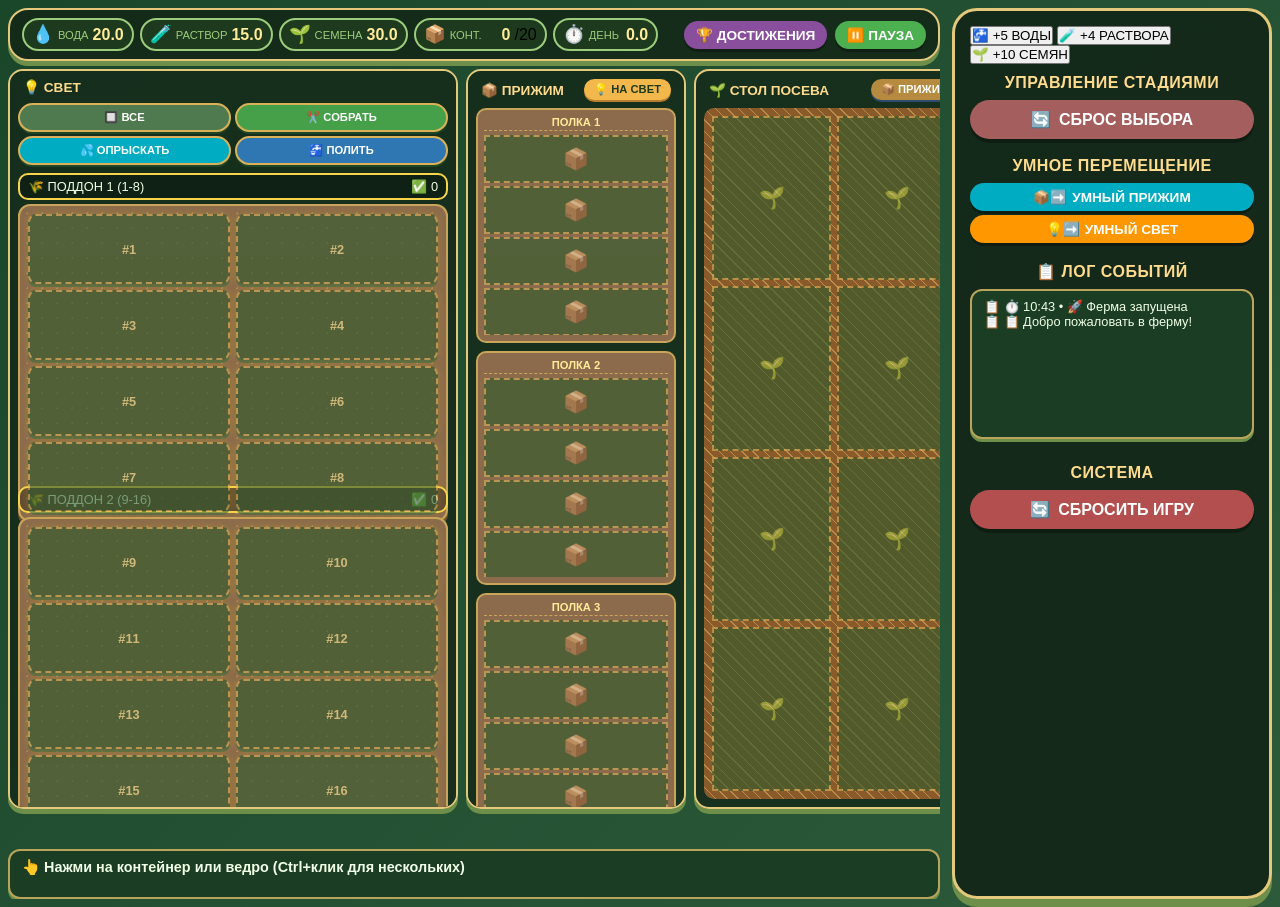
==== index.html @ bedab68f "v4.3: Fix selectAll to select all containers, 2x2 action grid, remove duplicate handlers" ====
<!DOCTYPE html>
<html lang="ru">
<head>
    <meta charset="UTF-8">
    <meta name="viewport" content="width=device-width, initial-scale=1.0, maximum-scale=1.0, user-scalable=no">
    <title>🌾 ПШЕНИЧНАЯ ФЕРМА</title>
    <link rel="stylesheet" href="style.css">
</head>
<body>
<div class="container">
    <!-- Левая основная область -->
    <div class="main-content">
        <!-- Верхняя панель с ресурсами -->
        <div class="top-bar">
            <div class="resources-group">
                <div class="resource-card">
                    <span class="resource-icon">💧</span>
                    <span class="resource-label">ВОДА</span>
                    <span class="resource-value" id="waterCount">20</span>
                </div>
                <div class="resource-card">
                    <span class="resource-icon">🧪</span>
                    <span class="resource-label">РАСТВОР</span>
                    <span class="resource-value" id="solutionCount">15</span>
                </div>
                <div class="resource-card">
                    <span class="resource-icon">🌱</span>
                    <span class="resource-label">СЕМЕНА</span>
                    <span class="resource-value" id="seedCount">30</span>
                </div>
                <div class="resource-card">
                    <span class="resource-icon">📦</span>
                    <span class="resource-label">КОНТ.</span>
                    <span class="resource-value" id="totalContainers">0</span>/20
                </div>
                <div class="resource-card">
                    <span class="resource-icon">⏱️</span>
                    <span class="resource-label">ДЕНЬ</span>
                    <span class="resource-value" id="currentDay">0.0</span>
                </div>
            </div>
            <div class="top-buttons-group">
                <button class="top-btn achievements-btn" id="achievementsBtn">🏆 ДОСТИЖЕНИЯ</button>
                <button class="top-btn pause-btn" id="pauseBtn">⏸️ ПАУЗА</button>
            </div>
        </div>

        <!-- Рабочая область (четыре колонки) -->
        <div class="workspace">
            <!-- Колонка 1: Поддоны (свет) -->
            <div class="column pallets-column">
                <div class="zone-header" id="lightZoneHeader" style="cursor: pointer;">💡 СВЕТ</div>
                <!-- Кнопки в сетке 2x2 -->
                <div class="light-actions-grid">
                    <button class="action-btn" id="selectAllBtn">🔲 ВСЕ</button>
                    <button class="action-btn harvest-btn" id="harvestSelectedBtn">✂️ СОБРАТЬ</button>
                    <button class="action-btn spray-btn" id="spraySelectedBtn">💦 ОПРЫСКАТЬ</button>
                    <button class="action-btn water-btn" id="waterSelectedBtn">🚰 ПОЛИТЬ</button>
                </div>
                <div class="pallet-wrapper">
                    <div class="pallet-header">
                        <span>🌾 ПОДДОН 1 (1-8)</span>
                        <span>✅ <span id="readyCount1">0</span></span>
                    </div>
                    <div class="pallet">
                        <div class="pallet-grid" id="containerGrid1"></div>
                    </div>
                </div>
                <div class="pallet-wrapper">
                    <div class="pallet-header">
                        <span>🌾 ПОДДОН 2 (9-16)</span>
                        <span>✅ <span id="readyCount2">0</span></span>
                    </div>
                    <div class="pallet">
                        <div class="pallet-grid" id="containerGrid2"></div>
                    </div>
                </div>
            </div>

            <!-- Колонка 2: Стеллаж для прижима -->
            <div class="column press-column">
                <div class="zone-header with-button" id="pressZoneHeader" style="cursor: pointer;">
                    <span>📦 ПРИЖИМ</span>
                    <button class="zone-btn light-btn" id="stageLightBtn">💡 НА СВЕТ</button>
                </div>
                <div class="press-vertical">
                    <div class="shelf-vertical">
                        <div class="shelf-header">ПОЛКА 1</div>
                        <div class="shelf-vertical-containers" id="shelf1Container"></div>
                    </div>
                    <div class="shelf-vertical">
                        <div class="shelf-header">ПОЛКА 2</div>
                        <div class="shelf-vertical-containers" id="shelf2Container"></div>
                    </div>
                    <div class="shelf-vertical">
                        <div class="shelf-header">ПОЛКА 3</div>
                        <div class="shelf-vertical-containers" id="shelf3Container"></div>
                    </div>
                </div>
            </div>

            <!-- Колонка 3: Стол посева -->
            <div class="column sowing-column">
                <div class="zone-header with-button" id="tableZoneHeader" style="cursor: pointer;">
                    <span>🌱 СТОЛ ПОСЕВА</span>
                    <button class="zone-btn press-btn" id="stagePressBtn">📦 ПРИЖИМ</button>
                </div>
                <div class="table-container" id="tableContainer"></div>
            </div>

            <!-- Колонка 4: Вёдра -->
            <div class="column buckets-column">
                <div class="zone-header" id="bucketsZoneHeader" style="cursor: pointer;">
                    <span>💧 ВЁДРА</span>
                    <span class="bucket-count-indicator"><span id="totalSeedsInBuckets">0</span>/16 🌱</span>
                </div>
                <div class="buckets-grid" id="bucketsCompactContainer"></div>
                <div class="buckets-control-vertical">
                    <div class="control-row">
                        <button class="btn-bucket-add" id="compactAdd1Btn">➕1 СЕМЯ</button>
                        <button class="btn-bucket-add" id="compactAdd4Btn">➕4 СЕМЯН</button>
                    </div>
                    <div class="control-row">
                        <button class="btn-bucket-action" id="compactSoakBtn">💧 ЗАМОЧИТЬ</button>
                        <button class="btn-bucket-action" id="compactAirBtn">🌬 ПРОВЕТРИТЬ</button>
                    </div>
                    <div class="control-vertical">
                        <button class="btn-bucket-special sow" id="compactSowBtn">🌱 ПОСАДИТЬ</button>
                        <button class="btn-bucket-select" id="compactSelectFreeBtn">СВОБОДНЫЕ</button>
                        <button class="btn-bucket-select" id="compactSelectSoakBtn">ЗАМАЧИВАНИЕ</button>
                        <button class="btn-bucket-select" id="compactSelectAirBtn">ПРОВЕТРИВАНИЕ</button>
                        <button class="btn-bucket-select clear" id="compactClearBucketSelectionBtn">СНЯТЬ</button>
                    </div>
                </div>
            </div>
        </div>

        <!-- Нижняя панель с информацией о выбранных контейнерах -->
        <div class="selected-bottom-panel" id="selectedInfoBottom">
            👆 Нажми на контейнер или ведро (Ctrl+клик для нескольких)
        </div>
    </div>

    <!-- Правая панель с кнопками и логом -->
    <div class="sidebar-right">
        <div class="resources-buttons">
            <button class="resource-add-btn water" id="addWaterBtn">🚰 +5 ВОДЫ</button>
            <button class="resource-add-btn solution" id="addSolutionBtn">🧪 +4 РАСТВОРА</button>
            <button class="resource-add-btn seeds" id="addSeedsBtn">🌱 +10 СЕМЯН</button>
        </div>

        <div class="section-title">УПРАВЛЕНИЕ СТАДИЯМИ</div>
        <button class="btn btn-stage reset" id="resetStageBtn">
            <span>🔄</span> СБРОС ВЫБОРА
        </button>

        <div class="section-title">УМНОЕ ПЕРЕМЕЩЕНИЕ</div>
        <button class="btn-small btn-info" id="smartPressBtn">
            <span>📦➡️</span> УМНЫЙ ПРИЖИМ
        </button>
        <button class="btn-small btn-warning" id="smartLightBtn">
            <span>💡➡️</span> УМНЫЙ СВЕТ
        </button>

        <div class="section-title" style="margin-top: 15px;">📋 ЛОГ СОБЫТИЙ</div>
        <div class="log-panel" id="logPanel">
            📋 Добро пожаловать в ферму!
        </div>

        <div class="section-title" style="margin-top: 15px;">СИСТЕМА</div>
        <button class="btn btn-danger" id="resetGameBtn">
            <span>🔄</span> СБРОСИТЬ ИГРУ
        </button>
    </div>
</div>

<script type="module" src="src/main.js"></script>
</body>
</html>
---- style.css ----
/* style.css - полная версия со всеми стилями */

* {
    margin: 0;
    padding: 0;
    box-sizing: border-box;
    font-family: -apple-system, BlinkMacSystemFont, 'Segoe UI', Roboto, sans-serif;
    user-select: none;
}

body {
    background: linear-gradient(135deg, #1a472a 0%, #2d5a3a 100%);
    min-height: 100vh;
    padding: 8px;
    display: flex;
    justify-content: center;
    align-items: center;
}

.container {
    max-width: 2000px;
    width: 100%;
    display: flex;
    gap: 12px;
    height: 99vh;
}

/* Правая панель */
.sidebar-right {
    flex: 0 0 320px;
    background: rgba(20, 40, 25, 0.95);
    backdrop-filter: blur(10px);
    border-radius: 25px;
    padding: 15px;
    border: 3px solid #e4c87b;
    box-shadow: 0 8px 0 #6d8f4a;
    display: flex;
    flex-direction: column;
    height: 99vh;
    overflow-y: auto;
    scrollbar-width: thin;
    scrollbar-color: #e4c87b #1a472a;
}

.sidebar-right::-webkit-scrollbar {
    width: 6px;
}
.sidebar-right::-webkit-scrollbar-track {
    background: #1a472a;
    border-radius: 10px;
}
.sidebar-right::-webkit-scrollbar-thumb {
    background: #e4c87b;
    border-radius: 10px;
}

/* Лог в правой панели */
.log-panel {
    background: #1b3d23;
    border-radius: 12px;
    padding: 8px 12px;
    border: 2px solid #b8a45a;
    color: #f0ffe6;
    font-size: 0.8rem;
    overflow-y: auto;
    box-shadow: 0 3px 0 #6d8f4a;
    min-height: 150px;
    max-height: 300px;
    margin-bottom: 10px;
    flex-shrink: 0;
}

/* Основная левая область */
.main-content {
    flex: 1;
    display: flex;
    flex-direction: column;
    height: 99vh;
    overflow: hidden;
}

/* Верхняя панель */
.top-bar {
    background: rgba(20, 40, 25, 0.9);
    border-radius: 20px;
    padding: 8px 12px;
    margin-bottom: 8px;
    border: 2px solid #e4c87b;
    box-shadow: 0 5px 0 #6d8f4a;
    display: flex;
    align-items: center;
    justify-content: space-between;
    gap: 10px;
    flex-wrap: wrap;
}

.resources-group {
    display: flex;
    gap: 6px;
    flex-wrap: wrap;
    flex: 1;
}

.resource-card {
    background: #1e3a1e;
    border: 2px solid #9ccc7c;
    border-radius: 20px;
    padding: 4px 8px;
    display: flex;
    align-items: center;
    gap: 4px;
    min-width: 70px;
    flex: 0 1 auto;
}
.resource-icon { font-size: 1.1rem; min-width: 20px; }
.resource-label { font-size: 0.7rem; color: #9ccc7c; white-space: nowrap; }
.resource-value { color: #ffeb99; font-size: 1rem; font-weight: bold; margin-left: auto; min-width: 25px; text-align: right; }

.top-buttons-group {
    display: flex;
    gap: 8px;
    flex-shrink: 0;
}

.top-btn {
    border: none;
    border-radius: 30px;
    padding: 6px 12px;
    font-size: 0.85rem;
    font-weight: bold;
    display: flex;
    align-items: center;
    gap: 5px;
    cursor: pointer;
    transition: all 0.1s ease;
    color: white;
    box-shadow: 0 3px 0 rgba(0, 0, 0, 0.3);
    white-space: nowrap;
}
.top-btn:active {
    transform: translateY(2px);
    box-shadow: 0 1px 0 rgba(0, 0, 0, 0.3);
}
.top-btn.achievements-btn { background: #8a4f9c; }
.top-btn.pause-btn { background: #4caf50; }

/* Рабочая область */
.workspace {
    display: flex;
    gap: 8px;
    flex: 1;
    min-height: 0;
    overflow-x: auto;
    padding-bottom: 2px;
}

/* Колонки */
.column {
    display: flex;
    flex-direction: column;
    background: rgba(20, 40, 25, 0.8);
    border-radius: 15px;
    padding: 8px;
    border: 2px solid #e4c87b;
    box-shadow: 0 5px 0 #6d8f4a;
    max-height: calc(100vh - 160px); /* подобрано под новую нижнюю панель */
    overflow-y: auto;
}

.pallets-column { flex: 0 0 450px; }
.press-column { flex: 0 0 220px; }
.sowing-column { flex: 0 0 280px; }
.buckets-column { flex: 0 0 300px; }

/* Заголовки зон */
.zone-header {
    color: #ffdb8e;
    font-weight: bold;
    font-size: 0.85rem;
    margin-bottom: 8px;
    text-align: center;
    display: flex;
    justify-content: space-between;
    align-items: center;
    padding: 0 5px;
    cursor: pointer;
    transition: background-color 0.2s;
}
.zone-header:hover {
    background-color: rgba(255, 255, 255, 0.1);
    border-radius: 10px;
}
.zone-header.with-button {
    cursor: default;
}
.zone-header.with-button:hover {
    background-color: transparent;
}

.zone-btn {
    background: #4a6fa5;
    border: none;
    border-radius: 15px;
    padding: 4px 10px;
    font-size: 0.7rem;
    font-weight: bold;
    color: white;
    cursor: pointer;
    box-shadow: 0 2px 0 #2d4a6f;
    transition: 0.1s;
    white-space: nowrap;
}
.zone-btn:active { transform: translateY(2px); box-shadow: none; }
.zone-btn.light-btn { background: #f2b84b; color: #1e3a1e; box-shadow: 0 2px 0 #b87e2e; }
.zone-btn.press-btn { background: #b68b40; }

/* Счётчик семян в вёдрах */
.bucket-count-indicator {
    font-size: 0.7rem;
    background: #1f4727;
    padding: 2px 6px;
    border-radius: 10px;
    border: 1px solid #e4c87b;
}

/* Сетка кнопок над светом 2x2 */
.light-actions-grid {
    display: grid;
    grid-template-columns: 1fr 1fr;
    gap: 4px;
    margin-bottom: 8px;
}

.action-btn {
    background: #4f7a4f;
    border: 2px solid #dbb158;
    border-radius: 15px;
    padding: 6px 0;
    font-size: 0.7rem;
    font-weight: bold;
    color: white;
    cursor: pointer;
    box-shadow: 0 2px 0 #1f4727;
    transition: 0.1s;
    text-align: center;
}
.action-btn:active { transform: translateY(2px); box-shadow: none; }
.action-btn.harvest-btn { background: #45a049; }
.action-btn.spray-btn { background: #00acc1; }
.action-btn.water-btn { background: #2f77b3; }

/* Поддоны */
.pallet-wrapper {
    flex: 1;
    display: flex;
    flex-direction: column;
    min-height: 0;
}

.pallet-header {
    background: rgba(0, 0, 0, 0.3);
    border-radius: 10px;
    padding: 4px 8px;
    margin-bottom: 4px;
    border: 2px solid #f7d44a;
    font-size: 0.8rem;
    display: flex;
    justify-content: space-between;
    color: #f0ffe6;
    cursor: pointer;
    transition: background-color 0.2s;
}
.pallet-header:hover {
    background-color: rgba(255, 255, 255, 0.2);
}

.pallet {
    background: #8b6b4b;
    background-image: radial-gradient(circle, #a88653 1px, transparent 1px);
    background-size: 15px 15px;
    border-radius: 12px;
    padding: 8px;
    border: 2px solid #c9a459;
    box-shadow: 0 4px 0 #6b4f2e;
    flex: 1;
    display: flex;
    flex-direction: column;
}

.pallet-grid {
    display: grid;
    grid-template-columns: repeat(2, 1fr);
    gap: 6px;
    height: 100%;
}

/* Прижим */
.press-vertical {
    display: flex;
    flex-direction: column;
    gap: 8px;
    height: 100%;
}

.shelf-vertical {
    background: #8b6b4b;
    border-radius: 10px;
    padding: 6px;
    border: 2px solid #c9a459;
    flex: 1;
    display: flex;
    flex-direction: column;
    min-height: 0;
}

.shelf-header {
    color: #ffeb99;
    font-size: 0.7rem;
    text-align: center;
    font-weight: bold;
    border-bottom: 1px dashed #c9a459;
    padding-bottom: 2px;
    margin-bottom: 4px;
    cursor: pointer;
}
.shelf-header:hover {
    background-color: rgba(255, 255, 255, 0.1);
}

.shelf-vertical-containers {
    display: flex;
    flex-direction: column;
    gap: 3px;
    flex: 1;
    overflow-y: auto;
}

/* Стол посева */
.table-container {
    display: grid;
    grid-template-columns: repeat(2, 1fr);
    gap: 6px;
    background: #8b5a2b;
    background-image: repeating-linear-gradient(45deg, #b78c4a 0px, #b78c4a 1px, transparent 1px, transparent 8px);
    padding: 8px;
    border-radius: 10px;
    flex: 1;
    overflow-y: auto;
}

/* Вёдра */
.buckets-grid {
    display: grid;
    grid-template-columns: repeat(2, 1fr);
    gap: 6px;
    background: #2d5a3a;
    padding: 6px;
    border-radius: 10px;
    border: 2px solid #b8a45a;
    margin-bottom: 10px;
}

.buckets-grid .bucket {
    background: #7a5a3a;
    border: 2px solid #c9a459;
    border-radius: 0 0 15px 15px;
    padding: 6px 2px;
    min-height: 80px;
    display: flex;
    flex-direction: column;
    align-items: center;
    justify-content: center;
    position: relative;
    box-shadow: 0 4px 0 #4f3a2a;
    cursor: pointer;
    transition: all 0.1s ease;
}
.buckets-grid .bucket::before {
    content: '🪣';
    position: absolute;
    top: -12px;
    left: 50%;
    transform: translateX(-50%);
    font-size: 24px;
    filter: drop-shadow(0 2px 2px rgba(0,0,0,0.5));
}
.buckets-grid .bucket.active { background: #5a7a5a; }
.buckets-grid .bucket.selected {
    border: 3px solid #ffaa00;
    background: #3d874a;
    box-shadow: 0 0 15px #ffaa00;
}
.buckets-grid .bucket:hover {
    transform: scale(1.02);
    border-color: #ffd966;
}
.buckets-grid .bucket-icon { font-size: 18px; margin-bottom: 2px; }
.buckets-grid .bucket-count { font-size: 13px; font-weight: bold; color: #ffeb99; }
.buckets-grid .bucket-status { font-size: 11px; margin-top: 2px; }

/* Панель управления вёдрами */
.buckets-control-vertical {
    display: flex;
    flex-direction: column;
    gap: 8px;
    background: #1f4727;
    border-radius: 12px;
    padding: 10px;
    border: 2px solid #e4c87b;
}

.control-row {
    display: flex;
    gap: 5px;
    justify-content: space-between;
}

.control-vertical {
    display: flex;
    flex-direction: column;
    gap: 5px;
}

.btn-bucket-add {
    background: #ff9800;
    border: none;
    border-radius: 20px;
    padding: 8px 5px;
    font-size: 0.8rem;
    font-weight: bold;
    color: white;
    cursor: pointer;
    box-shadow: 0 2px 0 #b16500;
    transition: all 0.1s ease;
    flex: 1;
}
.btn-bucket-add#compactAdd4Btn { background: #f44336; box-shadow: 0 2px 0 #b32d2d; }
.btn-bucket-add:active {
    transform: translateY(2px);
    box-shadow: none;
}

.btn-bucket-action {
    background: #4a6fa5;
    border: none;
    border-radius: 20px;
    padding: 8px 5px;
    font-size: 0.8rem;
    font-weight: bold;
    color: white;
    cursor: pointer;
    box-shadow: 0 2px 0 #2d4a6f;
    transition: all 0.1s ease;
    flex: 1;
    white-space: nowrap;
}
.btn-bucket-action#compactAirBtn { background: #7b6c5c; box-shadow: 0 2px 0 #5a4e42; }
.btn-bucket-action:active {
    transform: translateY(2px);
    box-shadow: none;
}

.btn-bucket-special {
    border: none;
    border-radius: 20px;
    padding: 10px;
    font-size: 0.9rem;
    font-weight: bold;
    color: white;
    cursor: pointer;
    box-shadow: 0 2px 0 #2d6b2d;
    transition: all 0.1s ease;
    width: 100%;
    text-align: center;
    margin-bottom: 5px;
}
.btn-bucket-special.sow { background: #4CAF50; }
.btn-bucket-special:active {
    transform: translateY(2px);
    box-shadow: none;
}

.btn-bucket-select {
    background: #8a4f9c;
    border: none;
    border-radius: 20px;
    padding: 8px 10px;
    font-size: 0.8rem;
    font-weight: bold;
    color: white;
    cursor: pointer;
    box-shadow: 0 2px 0 #4a2b55;
    transition: all 0.1s ease;
    width: 100%;
    text-align: center;
}
.btn-bucket-select.clear { background: #a55e5e; box-shadow: 0 2px 0 #6b3d3d; }
.btn-bucket-select:active {
    transform: translateY(2px);
    box-shadow: none;
}

/* Карточки контейнеров */
.container-card {
    background: #4f7a4f;
    border: 2px solid #dbb158;
    border-radius: 8px;
    padding: 5px;
    display: flex;
    flex-direction: column;
    align-items: center;
    justify-content: center;
    font-size: 0.75rem;
    position: relative;
    box-shadow: 0 3px 0 #1f4727;
    cursor: pointer;
    transition: all 0.1s ease;
    min-height: 70px;
}
.container-card.selected {
    border: 3px solid #ffaa00 !important;
    background: #3d874a !important;
    box-shadow: 0 0 15px #ffaa00 !important;
}

.sowing-column .container-card {
    background: #5f8b4f;
    border: 2px solid #f0c45a;
    box-shadow: 0 4px 0 #3d6b3d, 0 0 0 2px rgba(255, 215, 0, 0.2);
    min-height: 75px;
}
.sowing-column .container-card:hover {
    transform: scale(1.02);
    border-color: #ffd966;
    box-shadow: 0 4px 0 #3d6b3d, 0 0 15px gold;
}

.pallet .container-card {
    background: #5a8f5a;
    border: 2px solid #ffd966;
    box-shadow: 0 3px 0 #3d6b3d, 0 0 8px rgba(255, 215, 0, 0.3);
}
.pallet .container-card.light {
    background: #6a9f6a;
    border: 3px solid #ffaa00;
    box-shadow: 0 3px 0 #3d6b3d, 0 0 12px #ffaa00;
}

.shelf-vertical-containers .container-card {
    height: 48px;
    min-height: 48px;
    background: #4f7a4f;
    border: 2px solid #dbb158;
    border-radius: 6px;
    display: flex;
    flex-direction: row;
    align-items: center;
    justify-content: space-between;
    padding: 0 6px;
    font-size: 0.7rem;
    box-shadow: 0 2px 0 #1f4727;
}
.shelf-vertical-containers .container-card:not(:last-child)::after {
    content: '';
    position: absolute;
    bottom: -3px;
    left: 6px;
    right: 6px;
    height: 3px;
    background: rgba(0,0,0,0.2);
    border-radius: 0 0 3px 3px;
    z-index: 1;
}

.container-number {
    font-weight: bold;
    color: #ffeb99;
    font-size: 0.8rem;
}

.container-icons {
    display: flex;
    gap: 3px;
    font-size: 0.9rem;
}

.progress-container {
    width: 90%;
    height: 8px;
    background-color: #1f4727;
    border-radius: 4px;
    margin: 4px 0;
    overflow: hidden;
    border: 1px solid #b8a45a;
    box-shadow: inset 0 1px 2px rgba(0,0,0,0.3);
}
.progress-fill {
    height: 100%;
    background: linear-gradient(90deg, #4caf50, #8bc34a);
    border-radius: 4px;
    transition: width 0.3s ease;
}
.container-card.soak .progress-fill { background: linear-gradient(90deg, #4a6fa5, #6d8fd1); }
.container-card.air .progress-fill { background: linear-gradient(90deg, #7b6c5c, #a5927a); }
.container-card.sow .progress-fill { background: linear-gradient(90deg, #4caf50, #8bc34a); }
.container-card.press .progress-fill { background: linear-gradient(90deg, #b68b40, #e6b450); }
.container-card.light .progress-fill { background: linear-gradient(90deg, #f2b84b, #ffd966); }

.shelf-vertical-containers .progress-container {
    width: 40px;
    height: 6px;
    margin: 0 2px;
}

.container-day {
    font-size: 0.65rem;
    color: #9ccc7c;
}

/* Пустые ячейки */
.table-cell.empty, .shelf-cell.empty, .pallet .container-card.empty {
    background: #2d5a2d;
    border: 2px dashed #dbb158;
    display: flex;
    align-items: center;
    justify-content: center;
    font-size: 1.3rem;
    color: #9ccc7c;
    opacity: 0.6;
    min-height: 70px;
}
.shelf-cell.empty { height: 48px; min-height: 48px; }
.container-card.empty.selected {
    border: 2px dashed #ffaa00;
    background: #2d5a2d;
    box-shadow: none;
}

/* Нижняя панель с выбранными контейнерами */
.selected-bottom-panel {
    background: #1b3d23;
    border-radius: 12px;
    padding: 8px 12px;
    margin-top: 8px;
    border: 2px solid #b8a45a;
    color: #f0ffe6;
    font-size: 0.9rem;
    font-weight: bold;
    box-shadow: 0 3px 0 #6d8f4a;
    min-height: 50px;
    max-height: 80px;
    overflow-y: auto;
    width: 100%;
}

/* Стили для кнопок правой панели */
.sidebar-right .btn {
    border: none;
    border-radius: 35px;
    padding: 10px 12px;
    font-size: 1rem;
    font-weight: bold;
    display: flex;
    align-items: center;
    justify-content: center;
    gap: 8px;
    cursor: pointer;
    transition: all 0.1s ease;
    color: white;
    margin-bottom: 8px;
    box-shadow: 0 4px 0 rgba(0, 0, 0, 0.3);
    width: 100%;
}
.sidebar-right .btn:active {
    transform: translateY(3px);
    box-shadow: 0 1px 0 rgba(0, 0, 0, 0.3);
}
.sidebar-right .btn-stage.reset { background: #a55e5e; }
.sidebar-right .btn-danger { background: #b34f4f; }

.sidebar-right .btn-small {
    border: none;
    border-radius: 25px;
    padding: 6px 10px;
    font-size: 0.85rem;
    font-weight: bold;
    display: flex;
    align-items: center;
    justify-content: center;
    gap: 5px;
    cursor: pointer;
    transition: all 0.1s ease;
    color: white;
    box-shadow: 0 3px 0 rgba(0, 0, 0, 0.3);
    width: 100%;
    margin-bottom: 4px;
}
.sidebar-right .btn-small:active {
    transform: translateY(2px);
    box-shadow: 0 1px 0 rgba(0, 0, 0, 0.3);
}
.sidebar-right .btn-small.btn-info { background: #00acc1; }
.sidebar-right .btn-small.btn-warning { background: #ff9800; }

.sidebar-right .section-title {
    color: #ffdb8e;
    font-size: 1rem;
    font-weight: bold;
    margin: 10px 0 8px;
    text-align: center;
    letter-spacing: 0.5px;
    text-transform: uppercase;
}

/* Анимации */
@keyframes blink {
    0%, 100% { opacity: 1; }
    50% { opacity: 0.5; }
}
.warning {
    position: absolute;
    top: -5px;
    right: -5px;
    font-size: 14px;
    color: red;
    filter: drop-shadow(0 0 2px red);
    animation: blink 1s infinite;
}
@keyframes achievement-pop {
    0% { transform: scale(0) rotate(-180deg); opacity: 0; }
    50% { transform: scale(1.2) rotate(10deg); }
    100% { transform: scale(1) rotate(0); opacity: 1; }
}
.achievement-notification {
    position: fixed;
    top: 20px;
    right: 20px;
    background: linear-gradient(135deg, #ffd700, #ffa500);
    color: #1e3a1e;
    padding: 20px;
    border-radius: 15px;
    border: 4px solid white;
    animation: achievement-pop 0.5s ease;
    z-index: 1000;
    font-weight: bold;
    font-size: 1.2rem;
    box-shadow: 0 10px 0 #b37b2e;
}
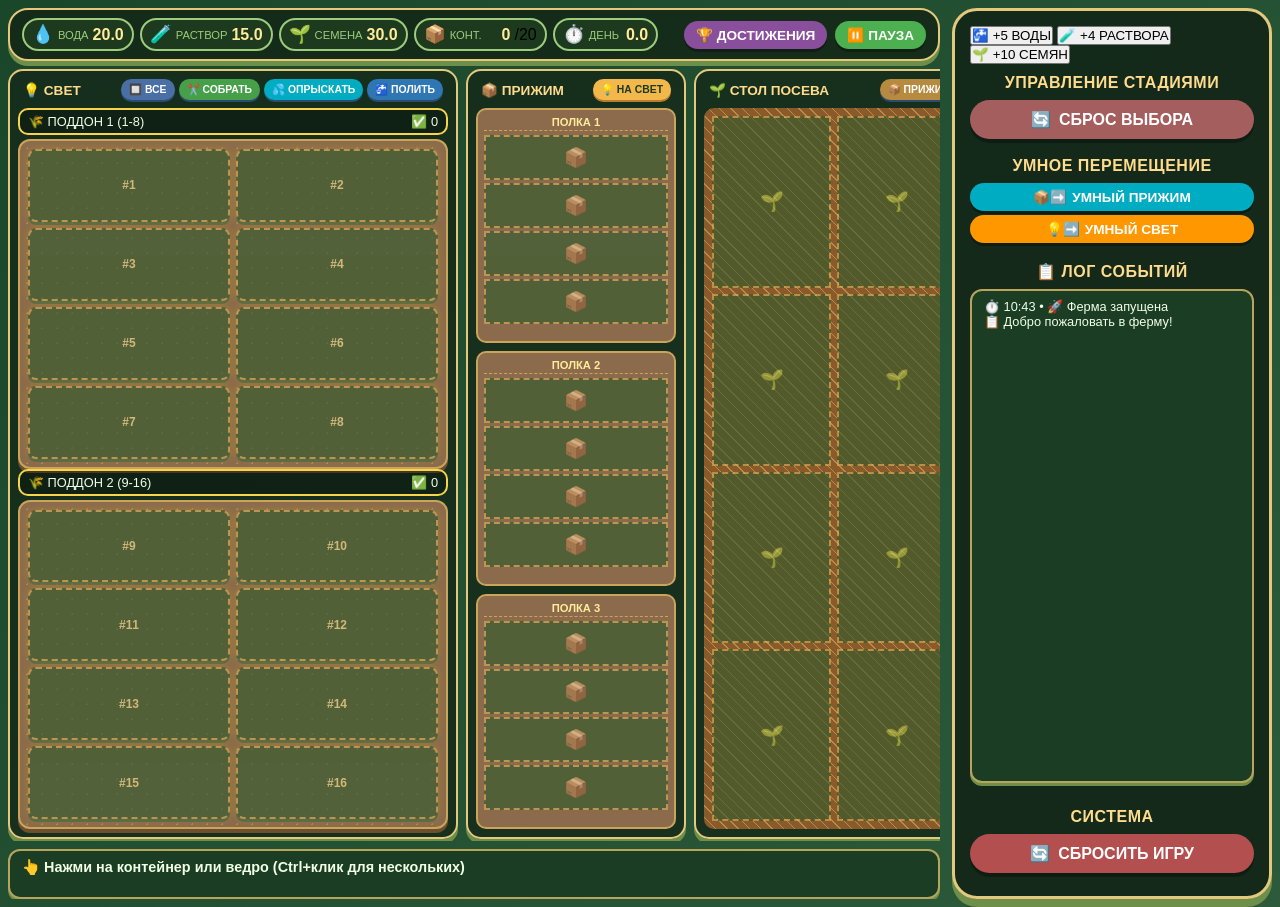
==== commit 4b237ca9: "v4.4: Fix Container.moveTo params, use RESOURCE_COSTS constants, smart button logic, DOMContentLoade" ====
--- a/index.html
+++ b/index.html
@@ -8,122 +8,74 @@
 </head>
 <body>
 <div class="container">
-    <!-- Левая основная область -->
     <div class="main-content">
-        <!-- Верхняя панель с ресурсами -->
+        <!-- Верхняя панель -->
         <div class="top-bar">
             <div class="resources-group">
-                <div class="resource-card">
-                    <span class="resource-icon">💧</span>
-                    <span class="resource-label">ВОДА</span>
-                    <span class="resource-value" id="waterCount">20</span>
-                </div>
-                <div class="resource-card">
-                    <span class="resource-icon">🧪</span>
-                    <span class="resource-label">РАСТВОР</span>
-                    <span class="resource-value" id="solutionCount">15</span>
-                </div>
-                <div class="resource-card">
-                    <span class="resource-icon">🌱</span>
-                    <span class="resource-label">СЕМЕНА</span>
-                    <span class="resource-value" id="seedCount">30</span>
-                </div>
-                <div class="resource-card">
-                    <span class="resource-icon">📦</span>
-                    <span class="resource-label">КОНТ.</span>
-                    <span class="resource-value" id="totalContainers">0</span>/20
-                </div>
-                <div class="resource-card">
-                    <span class="resource-icon">⏱️</span>
-                    <span class="resource-label">ДЕНЬ</span>
-                    <span class="resource-value" id="currentDay">0.0</span>
-                </div>
+                <div class="resource-card"><span class="resource-icon">💧</span><span class="resource-label">ВОДА</span><span class="resource-value" id="waterCount">20</span></div>
+                <div class="resource-card"><span class="resource-icon">🧪</span><span class="resource-label">РАСТВОР</span><span class="resource-value" id="solutionCount">15</span></div>
+                <div class="resource-card"><span class="resource-icon">🌱</span><span class="resource-label">СЕМЕНА</span><span class="resource-value" id="seedCount">30</span></div>
+                <div class="resource-card"><span class="resource-icon">📦</span><span class="resource-label">КОНТ.</span><span class="resource-value" id="totalContainers">0</span>/20</div>
+                <div class="resource-card"><span class="resource-icon">⏱️</span><span class="resource-label">ДЕНЬ</span><span class="resource-value" id="currentDay">0.0</span></div>
             </div>
             <div class="top-buttons-group">
                 <button class="top-btn achievements-btn" id="achievementsBtn">🏆 ДОСТИЖЕНИЯ</button>
-                <button class="top-btn pause-btn" id="pauseBtn">⏸️ ПАУЗА</button>
+                <button class="top-btn pause-btn" id="pauseBtn">⏸️ ПАУЗА</button> <!-- Убран onclick -->
             </div>
         </div>
 
-        <!-- Рабочая область (четыре колонки) -->
+        <!-- Рабочая область -->
         <div class="workspace">
-            <!-- Колонка 1: Поддоны (свет) -->
+            <!-- Свет -->
             <div class="column pallets-column">
-                <div class="zone-header" id="lightZoneHeader" style="cursor: pointer;">💡 СВЕТ</div>
-                <!-- Кнопки в сетке 2x2 -->
-                <div class="light-actions-grid">
-                    <button class="action-btn" id="selectAllBtn">🔲 ВСЕ</button>
-                    <button class="action-btn harvest-btn" id="harvestSelectedBtn">✂️ СОБРАТЬ</button>
-                    <button class="action-btn spray-btn" id="spraySelectedBtn">💦 ОПРЫСКАТЬ</button>
-                    <button class="action-btn water-btn" id="waterSelectedBtn">🚰 ПОЛИТЬ</button>
-                </div>
-                <div class="pallet-wrapper">
-                    <div class="pallet-header">
-                        <span>🌾 ПОДДОН 1 (1-8)</span>
-                        <span>✅ <span id="readyCount1">0</span></span>
-                    </div>
-                    <div class="pallet">
-                        <div class="pallet-grid" id="containerGrid1"></div>
+                <div class="zone-header with-button" id="lightZoneHeader">
+                    <span>💡 СВЕТ</span>
+                    <div class="zone-buttons">
+                        <button class="zone-btn" id="selectAllBtn">🔲 ВСЕ</button>
+                        <button class="zone-btn harvest-btn" id="harvestSelectedBtn">✂️ СОБРАТЬ</button>
+                        <button class="zone-btn spray-btn" id="spraySelectedBtn">💦 ОПРЫСКАТЬ</button>
+                        <button class="zone-btn water-btn" id="waterSelectedBtn">🚰 ПОЛИТЬ</button>
                     </div>
                 </div>
                 <div class="pallet-wrapper">
-                    <div class="pallet-header">
-                        <span>🌾 ПОДДОН 2 (9-16)</span>
-                        <span>✅ <span id="readyCount2">0</span></span>
-                    </div>
-                    <div class="pallet">
-                        <div class="pallet-grid" id="containerGrid2"></div>
-                    </div>
+                    <div class="pallet-header"><span>🌾 ПОДДОН 1 (1-8)</span><span>✅ <span id="readyCount1">0</span></span></div>
+                    <div class="pallet"><div class="pallet-grid" id="containerGrid1"></div></div>
+                </div>
+                <div class="pallet-wrapper">
+                    <div class="pallet-header"><span>🌾 ПОДДОН 2 (9-16)</span><span>✅ <span id="readyCount2">0</span></span></div>
+                    <div class="pallet"><div class="pallet-grid" id="containerGrid2"></div></div>
                 </div>
             </div>
-
-            <!-- Колонка 2: Стеллаж для прижима -->
+            <!-- Прижим -->
             <div class="column press-column">
-                <div class="zone-header with-button" id="pressZoneHeader" style="cursor: pointer;">
+                <div class="zone-header with-button" id="pressZoneHeader">
                     <span>📦 ПРИЖИМ</span>
                     <button class="zone-btn light-btn" id="stageLightBtn">💡 НА СВЕТ</button>
                 </div>
                 <div class="press-vertical">
-                    <div class="shelf-vertical">
-                        <div class="shelf-header">ПОЛКА 1</div>
-                        <div class="shelf-vertical-containers" id="shelf1Container"></div>
-                    </div>
-                    <div class="shelf-vertical">
-                        <div class="shelf-header">ПОЛКА 2</div>
-                        <div class="shelf-vertical-containers" id="shelf2Container"></div>
-                    </div>
-                    <div class="shelf-vertical">
-                        <div class="shelf-header">ПОЛКА 3</div>
-                        <div class="shelf-vertical-containers" id="shelf3Container"></div>
-                    </div>
+                    <div class="shelf-vertical"><div class="shelf-header">ПОЛКА 1</div><div class="shelf-vertical-containers" id="shelf1Container"></div></div>
+                    <div class="shelf-vertical"><div class="shelf-header">ПОЛКА 2</div><div class="shelf-vertical-containers" id="shelf2Container"></div></div>
+                    <div class="shelf-vertical"><div class="shelf-header">ПОЛКА 3</div><div class="shelf-vertical-containers" id="shelf3Container"></div></div>
                 </div>
             </div>
-
-            <!-- Колонка 3: Стол посева -->
+            <!-- Стол посева -->
             <div class="column sowing-column">
-                <div class="zone-header with-button" id="tableZoneHeader" style="cursor: pointer;">
+                <div class="zone-header with-button" id="tableZoneHeader">
                     <span>🌱 СТОЛ ПОСЕВА</span>
                     <button class="zone-btn press-btn" id="stagePressBtn">📦 ПРИЖИМ</button>
                 </div>
                 <div class="table-container" id="tableContainer"></div>
             </div>
-
-            <!-- Колонка 4: Вёдра -->
+            <!-- Вёдра -->
             <div class="column buckets-column">
-                <div class="zone-header" id="bucketsZoneHeader" style="cursor: pointer;">
+                <div class="zone-header" id="bucketsZoneHeader">
                     <span>💧 ВЁДРА</span>
                     <span class="bucket-count-indicator"><span id="totalSeedsInBuckets">0</span>/16 🌱</span>
                 </div>
                 <div class="buckets-grid" id="bucketsCompactContainer"></div>
                 <div class="buckets-control-vertical">
-                    <div class="control-row">
-                        <button class="btn-bucket-add" id="compactAdd1Btn">➕1 СЕМЯ</button>
-                        <button class="btn-bucket-add" id="compactAdd4Btn">➕4 СЕМЯН</button>
-                    </div>
-                    <div class="control-row">
-                        <button class="btn-bucket-action" id="compactSoakBtn">💧 ЗАМОЧИТЬ</button>
-                        <button class="btn-bucket-action" id="compactAirBtn">🌬 ПРОВЕТРИТЬ</button>
-                    </div>
+                    <div class="control-row"><button class="btn-bucket-add" id="compactAdd1Btn">➕1 СЕМЯ</button><button class="btn-bucket-add" id="compactAdd4Btn">➕4 СЕМЯН</button></div>
+                    <div class="control-row"><button class="btn-bucket-action" id="compactSoakBtn">💧 ЗАМОЧИТЬ</button><button class="btn-bucket-action" id="compactAirBtn">🌬 ПРОВЕТРИТЬ</button></div>
                     <div class="control-vertical">
                         <button class="btn-bucket-special sow" id="compactSowBtn">🌱 ПОСАДИТЬ</button>
                         <button class="btn-bucket-select" id="compactSelectFreeBtn">СВОБОДНЫЕ</button>
@@ -135,45 +87,28 @@
             </div>
         </div>
 
-        <!-- Нижняя панель с информацией о выбранных контейнерах -->
-        <div class="selected-bottom-panel" id="selectedInfoBottom">
-            👆 Нажми на контейнер или ведро (Ctrl+клик для нескольких)
-        </div>
+        <!-- Нижняя панель выбранных -->
+        <div class="selected-bottom-panel" id="selectedInfoBottom">👆 Нажми на контейнер или ведро (Ctrl+клик для нескольких)</div>
     </div>
 
-    <!-- Правая панель с кнопками и логом -->
+    <!-- Правая панель -->
     <div class="sidebar-right">
         <div class="resources-buttons">
             <button class="resource-add-btn water" id="addWaterBtn">🚰 +5 ВОДЫ</button>
             <button class="resource-add-btn solution" id="addSolutionBtn">🧪 +4 РАСТВОРА</button>
             <button class="resource-add-btn seeds" id="addSeedsBtn">🌱 +10 СЕМЯН</button>
         </div>
-
         <div class="section-title">УПРАВЛЕНИЕ СТАДИЯМИ</div>
-        <button class="btn btn-stage reset" id="resetStageBtn">
-            <span>🔄</span> СБРОС ВЫБОРА
-        </button>
-
+        <button class="btn btn-stage reset" id="resetStageBtn"><span>🔄</span> СБРОС ВЫБОРА</button>
         <div class="section-title">УМНОЕ ПЕРЕМЕЩЕНИЕ</div>
-        <button class="btn-small btn-info" id="smartPressBtn">
-            <span>📦➡️</span> УМНЫЙ ПРИЖИМ
-        </button>
-        <button class="btn-small btn-warning" id="smartLightBtn">
-            <span>💡➡️</span> УМНЫЙ СВЕТ
-        </button>
-
-        <div class="section-title" style="margin-top: 15px;">📋 ЛОГ СОБЫТИЙ</div>
-        <div class="log-panel" id="logPanel">
-            📋 Добро пожаловать в ферму!
-        </div>
-
-        <div class="section-title" style="margin-top: 15px;">СИСТЕМА</div>
-        <button class="btn btn-danger" id="resetGameBtn">
-            <span>🔄</span> СБРОСИТЬ ИГРУ
-        </button>
+        <button class="btn-small btn-info" id="smartPressBtn"><span>📦➡️</span> УМНЫЙ ПРИЖИМ</button>
+        <button class="btn-small btn-warning" id="smartLightBtn"><span>💡➡️</span> УМНЫЙ СВЕТ</button>
+        <div class="section-title" style="margin-top:15px;">📋 ЛОГ СОБЫТИЙ</div>
+        <div class="log-panel" id="logPanel">Добро пожаловать в ферму!</div> <!-- Убран лишний 📋 -->
+        <div class="section-title" style="margin-top:15px;">СИСТЕМА</div>
+        <button class="btn btn-danger" id="resetGameBtn"><span>🔄</span> СБРОСИТЬ ИГРУ</button> <!-- Убран onclick -->
     </div>
 </div>
-
 <script type="module" src="src/main.js"></script>
 </body>
 </html>
--- a/style.css
+++ b/style.css
@@ -1,5 +1,3 @@
-/* style.css - полная версия со всеми стилями */
-
 * {
     margin: 0;
     padding: 0;
@@ -25,9 +23,10 @@
     height: 99vh;
 }
 
-/* Правая панель */
 .sidebar-right {
-    flex: 0 0 320px;
+    flex: 1;
+    min-width: 300px;
+    max-width: 320px;
     background: rgba(20, 40, 25, 0.95);
     backdrop-filter: blur(10px);
     border-radius: 25px;
@@ -36,25 +35,17 @@
     box-shadow: 0 8px 0 #6d8f4a;
     display: flex;
     flex-direction: column;
-    height: 99vh;
+    height: auto;
+    min-height: 0;
     overflow-y: auto;
     scrollbar-width: thin;
     scrollbar-color: #e4c87b #1a472a;
 }
 
-.sidebar-right::-webkit-scrollbar {
-    width: 6px;
-}
-.sidebar-right::-webkit-scrollbar-track {
-    background: #1a472a;
-    border-radius: 10px;
-}
-.sidebar-right::-webkit-scrollbar-thumb {
-    background: #e4c87b;
-    border-radius: 10px;
-}
-
-/* Лог в правой панели */
+.sidebar-right::-webkit-scrollbar { width: 6px; }
+.sidebar-right::-webkit-scrollbar-track { background: #1a472a; border-radius: 10px; }
+.sidebar-right::-webkit-scrollbar-thumb { background: #e4c87b; border-radius: 10px; }
+
 .log-panel {
     background: #1b3d23;
     border-radius: 12px;
@@ -64,13 +55,11 @@
     font-size: 0.8rem;
     overflow-y: auto;
     box-shadow: 0 3px 0 #6d8f4a;
-    min-height: 150px;
-    max-height: 300px;
+    flex: 1;
+    min-height: 100px;
     margin-bottom: 10px;
-    flex-shrink: 0;
-}
-
-/* Основная левая область */
+}
+
 .main-content {
     flex: 1;
     display: flex;
@@ -79,7 +68,6 @@
     overflow: hidden;
 }
 
-/* Верхняя панель */
 .top-bar {
     background: rgba(20, 40, 25, 0.9);
     border-radius: 20px;
@@ -116,12 +104,7 @@
 .resource-label { font-size: 0.7rem; color: #9ccc7c; white-space: nowrap; }
 .resource-value { color: #ffeb99; font-size: 1rem; font-weight: bold; margin-left: auto; min-width: 25px; text-align: right; }
 
-.top-buttons-group {
-    display: flex;
-    gap: 8px;
-    flex-shrink: 0;
-}
-
+.top-buttons-group { display: flex; gap: 8px; flex-shrink: 0; }
 .top-btn {
     border: none;
     border-radius: 30px;
@@ -134,17 +117,13 @@
     cursor: pointer;
     transition: all 0.1s ease;
     color: white;
-    box-shadow: 0 3px 0 rgba(0, 0, 0, 0.3);
+    box-shadow: 0 3px 0 rgba(0,0,0,0.3);
     white-space: nowrap;
 }
-.top-btn:active {
-    transform: translateY(2px);
-    box-shadow: 0 1px 0 rgba(0, 0, 0, 0.3);
-}
+.top-btn:active { transform: translateY(2px); box-shadow: 0 1px 0 rgba(0,0,0,0.3); }
 .top-btn.achievements-btn { background: #8a4f9c; }
 .top-btn.pause-btn { background: #4caf50; }
 
-/* Рабочая область */
 .workspace {
     display: flex;
     gap: 8px;
@@ -154,7 +133,6 @@
     padding-bottom: 2px;
 }
 
-/* Колонки */
 .column {
     display: flex;
     flex-direction: column;
@@ -163,16 +141,14 @@
     padding: 8px;
     border: 2px solid #e4c87b;
     box-shadow: 0 5px 0 #6d8f4a;
-    max-height: calc(100vh - 160px); /* подобрано под новую нижнюю панель */
+    height: 100%;
     overflow-y: auto;
 }
-
 .pallets-column { flex: 0 0 450px; }
 .press-column { flex: 0 0 220px; }
 .sowing-column { flex: 0 0 280px; }
 .buckets-column { flex: 0 0 300px; }
 
-/* Заголовки зон */
 .zone-header {
     color: #ffdb8e;
     font-weight: bold;
@@ -186,23 +162,17 @@
     cursor: pointer;
     transition: background-color 0.2s;
 }
-.zone-header:hover {
-    background-color: rgba(255, 255, 255, 0.1);
-    border-radius: 10px;
-}
-.zone-header.with-button {
-    cursor: default;
-}
-.zone-header.with-button:hover {
-    background-color: transparent;
-}
-
+.zone-header:hover { background-color: rgba(255,255,255,0.1); border-radius: 10px; }
+.zone-header.with-button { cursor: default; }
+.zone-header.with-button:hover { background-color: transparent; }
+
+.zone-buttons { display: flex; gap: 4px; }
 .zone-btn {
     background: #4a6fa5;
     border: none;
     border-radius: 15px;
-    padding: 4px 10px;
-    font-size: 0.7rem;
+    padding: 4px 8px;
+    font-size: 0.65rem;
     font-weight: bold;
     color: white;
     cursor: pointer;
@@ -211,10 +181,12 @@
     white-space: nowrap;
 }
 .zone-btn:active { transform: translateY(2px); box-shadow: none; }
+.zone-btn.harvest-btn { background: #45a049; }
+.zone-btn.spray-btn { background: #00acc1; }
+.zone-btn.water-btn { background: #2f77b3; }
 .zone-btn.light-btn { background: #f2b84b; color: #1e3a1e; box-shadow: 0 2px 0 #b87e2e; }
 .zone-btn.press-btn { background: #b68b40; }
 
-/* Счётчик семян в вёдрах */
 .bucket-count-indicator {
     font-size: 0.7rem;
     background: #1f4727;
@@ -223,42 +195,16 @@
     border: 1px solid #e4c87b;
 }
 
-/* Сетка кнопок над светом 2x2 */
-.light-actions-grid {
-    display: grid;
-    grid-template-columns: 1fr 1fr;
-    gap: 4px;
-    margin-bottom: 8px;
-}
-
-.action-btn {
-    background: #4f7a4f;
-    border: 2px solid #dbb158;
-    border-radius: 15px;
-    padding: 6px 0;
-    font-size: 0.7rem;
-    font-weight: bold;
-    color: white;
-    cursor: pointer;
-    box-shadow: 0 2px 0 #1f4727;
-    transition: 0.1s;
-    text-align: center;
-}
-.action-btn:active { transform: translateY(2px); box-shadow: none; }
-.action-btn.harvest-btn { background: #45a049; }
-.action-btn.spray-btn { background: #00acc1; }
-.action-btn.water-btn { background: #2f77b3; }
-
-/* Поддоны */
 .pallet-wrapper {
     flex: 1;
     display: flex;
     flex-direction: column;
     min-height: 0;
 }
+.pallet-wrapper:first-child { margin-bottom: 12px; }
 
 .pallet-header {
-    background: rgba(0, 0, 0, 0.3);
+    background: rgba(0,0,0,0.3);
     border-radius: 10px;
     padding: 4px 8px;
     margin-bottom: 4px;
@@ -270,9 +216,7 @@
     cursor: pointer;
     transition: background-color 0.2s;
 }
-.pallet-header:hover {
-    background-color: rgba(255, 255, 255, 0.2);
-}
+.pallet-header:hover { background-color: rgba(255,255,255,0.2); }
 
 .pallet {
     background: #8b6b4b;
@@ -286,7 +230,6 @@
     display: flex;
     flex-direction: column;
 }
-
 .pallet-grid {
     display: grid;
     grid-template-columns: repeat(2, 1fr);
@@ -294,14 +237,7 @@
     height: 100%;
 }
 
-/* Прижим */
-.press-vertical {
-    display: flex;
-    flex-direction: column;
-    gap: 8px;
-    height: 100%;
-}
-
+.press-vertical { display: flex; flex-direction: column; gap: 8px; height: 100%; }
 .shelf-vertical {
     background: #8b6b4b;
     border-radius: 10px;
@@ -312,7 +248,6 @@
     flex-direction: column;
     min-height: 0;
 }
-
 .shelf-header {
     color: #ffeb99;
     font-size: 0.7rem;
@@ -323,10 +258,7 @@
     margin-bottom: 4px;
     cursor: pointer;
 }
-.shelf-header:hover {
-    background-color: rgba(255, 255, 255, 0.1);
-}
-
+.shelf-header:hover { background-color: rgba(255,255,255,0.1); }
 .shelf-vertical-containers {
     display: flex;
     flex-direction: column;
@@ -335,7 +267,6 @@
     overflow-y: auto;
 }
 
-/* Стол посева */
 .table-container {
     display: grid;
     grid-template-columns: repeat(2, 1fr);
@@ -348,7 +279,6 @@
     overflow-y: auto;
 }
 
-/* Вёдра */
 .buckets-grid {
     display: grid;
     grid-template-columns: repeat(2, 1fr);
@@ -359,7 +289,6 @@
     border: 2px solid #b8a45a;
     margin-bottom: 10px;
 }
-
 .buckets-grid .bucket {
     background: #7a5a3a;
     border: 2px solid #c9a459;
@@ -390,15 +319,11 @@
     background: #3d874a;
     box-shadow: 0 0 15px #ffaa00;
 }
-.buckets-grid .bucket:hover {
-    transform: scale(1.02);
-    border-color: #ffd966;
-}
+.buckets-grid .bucket:hover { transform: scale(1.02); border-color: #ffd966; }
 .buckets-grid .bucket-icon { font-size: 18px; margin-bottom: 2px; }
 .buckets-grid .bucket-count { font-size: 13px; font-weight: bold; color: #ffeb99; }
 .buckets-grid .bucket-status { font-size: 11px; margin-top: 2px; }
 
-/* Панель управления вёдрами */
 .buckets-control-vertical {
     display: flex;
     flex-direction: column;
@@ -408,18 +333,8 @@
     padding: 10px;
     border: 2px solid #e4c87b;
 }
-
-.control-row {
-    display: flex;
-    gap: 5px;
-    justify-content: space-between;
-}
-
-.control-vertical {
-    display: flex;
-    flex-direction: column;
-    gap: 5px;
-}
+.control-row { display: flex; gap: 5px; justify-content: space-between; }
+.control-vertical { display: flex; flex-direction: column; gap: 5px; }
 
 .btn-bucket-add {
     background: #ff9800;
@@ -435,10 +350,7 @@
     flex: 1;
 }
 .btn-bucket-add#compactAdd4Btn { background: #f44336; box-shadow: 0 2px 0 #b32d2d; }
-.btn-bucket-add:active {
-    transform: translateY(2px);
-    box-shadow: none;
-}
+.btn-bucket-add:active { transform: translateY(2px); box-shadow: none; }
 
 .btn-bucket-action {
     background: #4a6fa5;
@@ -455,10 +367,7 @@
     white-space: nowrap;
 }
 .btn-bucket-action#compactAirBtn { background: #7b6c5c; box-shadow: 0 2px 0 #5a4e42; }
-.btn-bucket-action:active {
-    transform: translateY(2px);
-    box-shadow: none;
-}
+.btn-bucket-action:active { transform: translateY(2px); box-shadow: none; }
 
 .btn-bucket-special {
     border: none;
@@ -475,10 +384,7 @@
     margin-bottom: 5px;
 }
 .btn-bucket-special.sow { background: #4CAF50; }
-.btn-bucket-special:active {
-    transform: translateY(2px);
-    box-shadow: none;
-}
+.btn-bucket-special:active { transform: translateY(2px); box-shadow: none; }
 
 .btn-bucket-select {
     background: #8a4f9c;
@@ -495,27 +401,23 @@
     text-align: center;
 }
 .btn-bucket-select.clear { background: #a55e5e; box-shadow: 0 2px 0 #6b3d3d; }
-.btn-bucket-select:active {
-    transform: translateY(2px);
-    box-shadow: none;
-}
-
-/* Карточки контейнеров */
+.btn-bucket-select:active { transform: translateY(2px); box-shadow: none; }
+
 .container-card {
     background: #4f7a4f;
     border: 2px solid #dbb158;
     border-radius: 8px;
-    padding: 5px;
+    padding: 4px;
     display: flex;
     flex-direction: column;
     align-items: center;
     justify-content: center;
-    font-size: 0.75rem;
+    font-size: 0.7rem;
     position: relative;
     box-shadow: 0 3px 0 #1f4727;
     cursor: pointer;
     transition: all 0.1s ease;
-    min-height: 70px;
+    min-height: 65px;
 }
 .container-card.selected {
     border: 3px solid #ffaa00 !important;
@@ -526,8 +428,8 @@
 .sowing-column .container-card {
     background: #5f8b4f;
     border: 2px solid #f0c45a;
-    box-shadow: 0 4px 0 #3d6b3d, 0 0 0 2px rgba(255, 215, 0, 0.2);
-    min-height: 75px;
+    box-shadow: 0 4px 0 #3d6b3d, 0 0 0 2px rgba(255,215,0,0.2);
+    min-height: 70px;
 }
 .sowing-column .container-card:hover {
     transform: scale(1.02);
@@ -538,7 +440,8 @@
 .pallet .container-card {
     background: #5a8f5a;
     border: 2px solid #ffd966;
-    box-shadow: 0 3px 0 #3d6b3d, 0 0 8px rgba(255, 215, 0, 0.3);
+    box-shadow: 0 3px 0 #3d6b3d, 0 0 8px rgba(255,215,0,0.3);
+    min-height: 60px;
 }
 .pallet .container-card.light {
     background: #6a9f6a;
@@ -547,8 +450,8 @@
 }
 
 .shelf-vertical-containers .container-card {
-    height: 48px;
-    min-height: 48px;
+    height: 45px;
+    min-height: 45px;
     background: #4f7a4f;
     border: 2px solid #dbb158;
     border-radius: 6px;
@@ -556,8 +459,8 @@
     flex-direction: row;
     align-items: center;
     justify-content: space-between;
-    padding: 0 6px;
-    font-size: 0.7rem;
+    padding: 0 5px;
+    font-size: 0.65rem;
     box-shadow: 0 2px 0 #1f4727;
 }
 .shelf-vertical-containers .container-card:not(:last-child)::after {
@@ -572,24 +475,15 @@
     z-index: 1;
 }
 
-.container-number {
-    font-weight: bold;
-    color: #ffeb99;
-    font-size: 0.8rem;
-}
-
-.container-icons {
-    display: flex;
-    gap: 3px;
-    font-size: 0.9rem;
-}
+.container-number { font-weight: bold; color: #ffeb99; font-size: 0.75rem; }
+.container-icons { display: flex; gap: 2px; font-size: 0.8rem; }
 
 .progress-container {
     width: 90%;
-    height: 8px;
+    height: 6px;
     background-color: #1f4727;
     border-radius: 4px;
-    margin: 4px 0;
+    margin: 3px 0;
     overflow: hidden;
     border: 1px solid #b8a45a;
     box-shadow: inset 0 1px 2px rgba(0,0,0,0.3);
@@ -606,37 +500,27 @@
 .container-card.press .progress-fill { background: linear-gradient(90deg, #b68b40, #e6b450); }
 .container-card.light .progress-fill { background: linear-gradient(90deg, #f2b84b, #ffd966); }
 
-.shelf-vertical-containers .progress-container {
-    width: 40px;
-    height: 6px;
-    margin: 0 2px;
-}
-
-.container-day {
-    font-size: 0.65rem;
-    color: #9ccc7c;
-}
-
-/* Пустые ячейки */
+.shelf-vertical-containers .progress-container { width: 35px; height: 5px; margin: 0 2px; }
+.container-day { font-size: 0.6rem; color: #9ccc7c; }
+
 .table-cell.empty, .shelf-cell.empty, .pallet .container-card.empty {
     background: #2d5a2d;
     border: 2px dashed #dbb158;
     display: flex;
     align-items: center;
     justify-content: center;
-    font-size: 1.3rem;
+    font-size: 1.2rem;
     color: #9ccc7c;
     opacity: 0.6;
-    min-height: 70px;
-}
-.shelf-cell.empty { height: 48px; min-height: 48px; }
+    min-height: 60px;
+}
+.shelf-cell.empty { height: 45px; min-height: 45px; }
 .container-card.empty.selected {
     border: 2px dashed #ffaa00;
     background: #2d5a2d;
     box-shadow: none;
 }
 
-/* Нижняя панель с выбранными контейнерами */
 .selected-bottom-panel {
     background: #1b3d23;
     border-radius: 12px;
@@ -653,7 +537,6 @@
     width: 100%;
 }
 
-/* Стили для кнопок правой панели */
 .sidebar-right .btn {
     border: none;
     border-radius: 35px;
@@ -668,13 +551,10 @@
     transition: all 0.1s ease;
     color: white;
     margin-bottom: 8px;
-    box-shadow: 0 4px 0 rgba(0, 0, 0, 0.3);
+    box-shadow: 0 4px 0 rgba(0,0,0,0.3);
     width: 100%;
 }
-.sidebar-right .btn:active {
-    transform: translateY(3px);
-    box-shadow: 0 1px 0 rgba(0, 0, 0, 0.3);
-}
+.sidebar-right .btn:active { transform: translateY(3px); box-shadow: 0 1px 0 rgba(0,0,0,0.3); }
 .sidebar-right .btn-stage.reset { background: #a55e5e; }
 .sidebar-right .btn-danger { background: #b34f4f; }
 
@@ -691,14 +571,11 @@
     cursor: pointer;
     transition: all 0.1s ease;
     color: white;
-    box-shadow: 0 3px 0 rgba(0, 0, 0, 0.3);
+    box-shadow: 0 3px 0 rgba(0,0,0,0.3);
     width: 100%;
     margin-bottom: 4px;
 }
-.sidebar-right .btn-small:active {
-    transform: translateY(2px);
-    box-shadow: 0 1px 0 rgba(0, 0, 0, 0.3);
-}
+.sidebar-right .btn-small:active { transform: translateY(2px); box-shadow: 0 1px 0 rgba(0,0,0,0.3); }
 .sidebar-right .btn-small.btn-info { background: #00acc1; }
 .sidebar-right .btn-small.btn-warning { background: #ff9800; }
 
@@ -712,11 +589,7 @@
     text-transform: uppercase;
 }
 
-/* Анимации */
-@keyframes blink {
-    0%, 100% { opacity: 1; }
-    50% { opacity: 0.5; }
-}
+@keyframes blink { 0%,100%{opacity:1} 50%{opacity:0.5} }
 .warning {
     position: absolute;
     top: -5px;
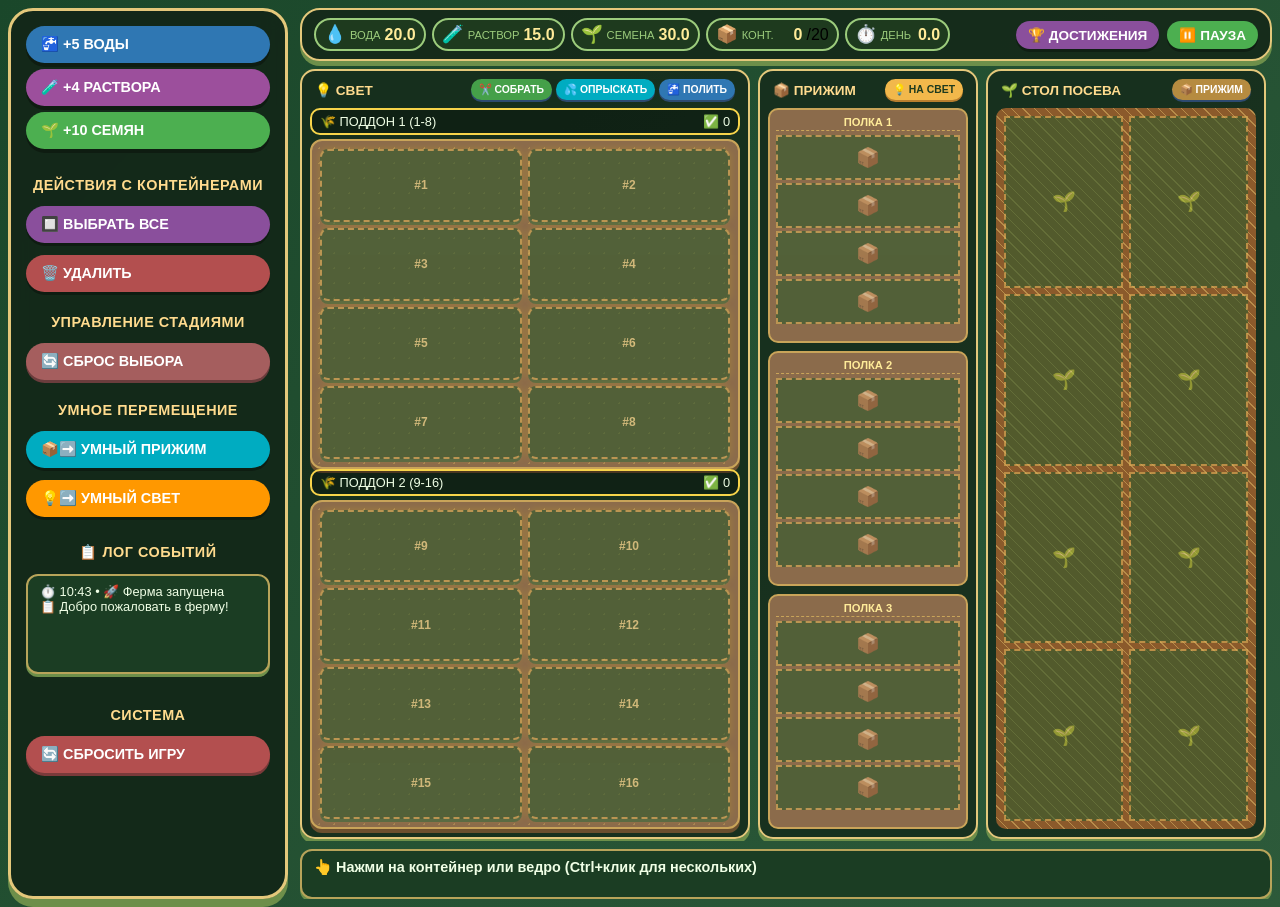
==== commit 42a424d1: "v4.5: Move sidebar to left, remove duplicate selectAll handler, simplify button styles" ====
--- a/index.html
+++ b/index.html
@@ -8,6 +8,34 @@
 </head>
 <body>
 <div class="container">
+    <!-- Левая панель управления -->
+    <div class="sidebar-left">
+        <div class="resources-buttons">
+            <button class="resource-add-btn water" id="addWaterBtn">🚰 +5 ВОДЫ</button>
+            <button class="resource-add-btn solution" id="addSolutionBtn">🧪 +4 РАСТВОРА</button>
+            <button class="resource-add-btn seeds" id="addSeedsBtn">🌱 +10 СЕМЯН</button>
+        </div>
+
+        <div class="section-title">ДЕЙСТВИЯ С КОНТЕЙНЕРАМИ</div>
+        <button class="btn-action" id="selectAllBtn">🔲 ВЫБРАТЬ ВСЕ</button>
+        <!-- Кнопки СОБРАТЬ, ОПРЫСКАТЬ, ПОЛИТЬ УБРАНЫ ОТСЮДА -->
+        <button class="btn-action delete" id="deleteSelectedBtn">🗑️ УДАЛИТЬ</button>
+
+        <div class="section-title">УПРАВЛЕНИЕ СТАДИЯМИ</div>
+        <button class="btn-stage reset" id="resetStageBtn"><span>🔄</span> СБРОС ВЫБОРА</button>
+
+        <div class="section-title">УМНОЕ ПЕРЕМЕЩЕНИЕ</div>
+        <button class="btn-smart" id="smartPressBtn"><span>📦➡️</span> УМНЫЙ ПРИЖИМ</button>
+        <button class="btn-smart" id="smartLightBtn"><span>💡➡️</span> УМНЫЙ СВЕТ</button>
+
+        <div class="section-title" style="margin-top:15px;">📋 ЛОГ СОБЫТИЙ</div>
+        <div class="log-panel" id="logPanel">Добро пожаловать в ферму!</div>
+
+        <div class="section-title" style="margin-top:15px;">СИСТЕМА</div>
+        <button class="btn-system" id="resetGameBtn"><span>🔄</span> СБРОСИТЬ ИГРУ</button>
+    </div>
+
+    <!-- Основная рабочая область -->
     <div class="main-content">
         <!-- Верхняя панель -->
         <div class="top-bar">
@@ -20,7 +48,7 @@
             </div>
             <div class="top-buttons-group">
                 <button class="top-btn achievements-btn" id="achievementsBtn">🏆 ДОСТИЖЕНИЯ</button>
-                <button class="top-btn pause-btn" id="pauseBtn">⏸️ ПАУЗА</button> <!-- Убран onclick -->
+                <button class="top-btn pause-btn" id="pauseBtn">⏸️ ПАУЗА</button>
             </div>
         </div>
 
@@ -31,7 +59,6 @@
                 <div class="zone-header with-button" id="lightZoneHeader">
                     <span>💡 СВЕТ</span>
                     <div class="zone-buttons">
-                        <button class="zone-btn" id="selectAllBtn">🔲 ВСЕ</button>
                         <button class="zone-btn harvest-btn" id="harvestSelectedBtn">✂️ СОБРАТЬ</button>
                         <button class="zone-btn spray-btn" id="spraySelectedBtn">💦 ОПРЫСКАТЬ</button>
                         <button class="zone-btn water-btn" id="waterSelectedBtn">🚰 ПОЛИТЬ</button>
@@ -90,24 +117,6 @@
         <!-- Нижняя панель выбранных -->
         <div class="selected-bottom-panel" id="selectedInfoBottom">👆 Нажми на контейнер или ведро (Ctrl+клик для нескольких)</div>
     </div>
-
-    <!-- Правая панель -->
-    <div class="sidebar-right">
-        <div class="resources-buttons">
-            <button class="resource-add-btn water" id="addWaterBtn">🚰 +5 ВОДЫ</button>
-            <button class="resource-add-btn solution" id="addSolutionBtn">🧪 +4 РАСТВОРА</button>
-            <button class="resource-add-btn seeds" id="addSeedsBtn">🌱 +10 СЕМЯН</button>
-        </div>
-        <div class="section-title">УПРАВЛЕНИЕ СТАДИЯМИ</div>
-        <button class="btn btn-stage reset" id="resetStageBtn"><span>🔄</span> СБРОС ВЫБОРА</button>
-        <div class="section-title">УМНОЕ ПЕРЕМЕЩЕНИЕ</div>
-        <button class="btn-small btn-info" id="smartPressBtn"><span>📦➡️</span> УМНЫЙ ПРИЖИМ</button>
-        <button class="btn-small btn-warning" id="smartLightBtn"><span>💡➡️</span> УМНЫЙ СВЕТ</button>
-        <div class="section-title" style="margin-top:15px;">📋 ЛОГ СОБЫТИЙ</div>
-        <div class="log-panel" id="logPanel">Добро пожаловать в ферму!</div> <!-- Убран лишний 📋 -->
-        <div class="section-title" style="margin-top:15px;">СИСТЕМА</div>
-        <button class="btn btn-danger" id="resetGameBtn"><span>🔄</span> СБРОСИТЬ ИГРУ</button> <!-- Убран onclick -->
-    </div>
 </div>
 <script type="module" src="src/main.js"></script>
 </body>
--- a/style.css
+++ b/style.css
@@ -23,10 +23,9 @@
     height: 99vh;
 }
 
-.sidebar-right {
-    flex: 1;
-    min-width: 300px;
-    max-width: 320px;
+/* Левая панель (бывшая правая) */
+.sidebar-left {
+    flex: 0 0 280px;
     background: rgba(20, 40, 25, 0.95);
     backdrop-filter: blur(10px);
     border-radius: 25px;
@@ -35,17 +34,163 @@
     box-shadow: 0 8px 0 #6d8f4a;
     display: flex;
     flex-direction: column;
-    height: auto;
-    min-height: 0;
+    gap: 8px;
     overflow-y: auto;
     scrollbar-width: thin;
     scrollbar-color: #e4c87b #1a472a;
 }
 
-.sidebar-right::-webkit-scrollbar { width: 6px; }
-.sidebar-right::-webkit-scrollbar-track { background: #1a472a; border-radius: 10px; }
-.sidebar-right::-webkit-scrollbar-thumb { background: #e4c87b; border-radius: 10px; }
-
+.sidebar-left::-webkit-scrollbar {
+    width: 6px;
+}
+.sidebar-left::-webkit-scrollbar-track {
+    background: #1a472a;
+    border-radius: 10px;
+}
+.sidebar-left::-webkit-scrollbar-thumb {
+    background: #e4c87b;
+    border-radius: 10px;
+}
+
+/* Кнопки ресурсов */
+.resources-buttons {
+    display: flex;
+    flex-direction: column;
+    gap: 6px;
+    margin-bottom: 10px;
+}
+
+.resource-add-btn {
+    border: none;
+    border-radius: 30px;
+    padding: 10px;
+    font-size: 0.9rem;
+    font-weight: bold;
+    color: white;
+    cursor: pointer;
+    box-shadow: 0 4px 0 rgba(0,0,0,0.3);
+    transition: all 0.1s ease;
+    text-align: left;
+    padding-left: 15px;
+}
+
+.resource-add-btn.water {
+    background: #2f77b3;
+}
+.resource-add-btn.solution {
+    background: #9c4f9c;
+}
+.resource-add-btn.seeds {
+    background: #4CAF50;
+}
+
+.resource-add-btn:active {
+    transform: translateY(3px);
+    box-shadow: 0 1px 0 rgba(0,0,0,0.3);
+}
+
+/* Заголовки секций */
+.section-title {
+    color: #ffdb8e;
+    font-size: 0.9rem;
+    font-weight: bold;
+    margin: 10px 0 5px;
+    text-align: center;
+    letter-spacing: 0.5px;
+    text-transform: uppercase;
+}
+
+/* Кнопки действий с контейнерами */
+.btn-action {
+    border: none;
+    border-radius: 25px;
+    padding: 10px;
+    font-size: 0.9rem;
+    font-weight: bold;
+    color: white;
+    cursor: pointer;
+    box-shadow: 0 3px 0 rgba(0,0,0,0.3);
+    transition: all 0.1s ease;
+    width: 100%;
+    text-align: left;
+    padding-left: 15px;
+    margin-bottom: 4px;
+}
+
+.btn-action:active {
+    transform: translateY(2px);
+    box-shadow: 0 1px 0 rgba(0,0,0,0.3);
+}
+
+.btn-action.spray {
+    background: #00acc1;
+}
+.btn-action.water {
+    background: #2f77b3;
+}
+.btn-action.harvest {
+    background: #45a049;
+}
+.btn-action.delete {
+    background: #b34f4f;
+}
+#selectAllBtn {
+    background: #8a4f9c;
+}
+
+/* Кнопка сброса выбора */
+.btn-stage.reset {
+    border: none;
+    border-radius: 25px;
+    padding: 10px;
+    font-size: 0.9rem;
+    font-weight: bold;
+    color: white;
+    background: #a55e5e;
+    cursor: pointer;
+    box-shadow: 0 3px 0 #6b3d3d;
+    transition: all 0.1s ease;
+    width: 100%;
+    text-align: left;
+    padding-left: 15px;
+    margin-bottom: 4px;
+}
+
+.btn-stage.reset:active {
+    transform: translateY(2px);
+    box-shadow: 0 1px 0 #6b3d3d;
+}
+
+/* Кнопки умного перемещения */
+.btn-smart {
+    border: none;
+    border-radius: 25px;
+    padding: 10px;
+    font-size: 0.9rem;
+    font-weight: bold;
+    color: white;
+    cursor: pointer;
+    box-shadow: 0 3px 0 rgba(0,0,0,0.3);
+    transition: all 0.1s ease;
+    width: 100%;
+    text-align: left;
+    padding-left: 15px;
+    margin-bottom: 4px;
+}
+
+.btn-smart:active {
+    transform: translateY(2px);
+    box-shadow: 0 1px 0 rgba(0,0,0,0.3);
+}
+
+#smartPressBtn {
+    background: #00acc1;
+}
+#smartLightBtn {
+    background: #ff9800;
+}
+
+/* Лог событий */
 .log-panel {
     background: #1b3d23;
     border-radius: 12px;
@@ -55,11 +200,34 @@
     font-size: 0.8rem;
     overflow-y: auto;
     box-shadow: 0 3px 0 #6d8f4a;
-    flex: 1;
     min-height: 100px;
+    max-height: 150px;
     margin-bottom: 10px;
 }
 
+/* Системная кнопка сброса игры */
+.btn-system {
+    border: none;
+    border-radius: 25px;
+    padding: 10px;
+    font-size: 0.9rem;
+    font-weight: bold;
+    color: white;
+    background: #b34f4f;
+    cursor: pointer;
+    box-shadow: 0 3px 0 #7a3a3a;
+    transition: all 0.1s ease;
+    width: 100%;
+    text-align: left;
+    padding-left: 15px;
+}
+
+.btn-system:active {
+    transform: translateY(2px);
+    box-shadow: 0 1px 0 #7a3a3a;
+}
+
+/* Основная рабочая область */
 .main-content {
     flex: 1;
     display: flex;
@@ -68,6 +236,7 @@
     overflow: hidden;
 }
 
+/* --- Далее идут все старые стили (без изменений) --- */
 .top-bar {
     background: rgba(20, 40, 25, 0.9);
     border-radius: 20px;
@@ -535,87 +704,4 @@
     max-height: 80px;
     overflow-y: auto;
     width: 100%;
-}
-
-.sidebar-right .btn {
-    border: none;
-    border-radius: 35px;
-    padding: 10px 12px;
-    font-size: 1rem;
-    font-weight: bold;
-    display: flex;
-    align-items: center;
-    justify-content: center;
-    gap: 8px;
-    cursor: pointer;
-    transition: all 0.1s ease;
-    color: white;
-    margin-bottom: 8px;
-    box-shadow: 0 4px 0 rgba(0,0,0,0.3);
-    width: 100%;
-}
-.sidebar-right .btn:active { transform: translateY(3px); box-shadow: 0 1px 0 rgba(0,0,0,0.3); }
-.sidebar-right .btn-stage.reset { background: #a55e5e; }
-.sidebar-right .btn-danger { background: #b34f4f; }
-
-.sidebar-right .btn-small {
-    border: none;
-    border-radius: 25px;
-    padding: 6px 10px;
-    font-size: 0.85rem;
-    font-weight: bold;
-    display: flex;
-    align-items: center;
-    justify-content: center;
-    gap: 5px;
-    cursor: pointer;
-    transition: all 0.1s ease;
-    color: white;
-    box-shadow: 0 3px 0 rgba(0,0,0,0.3);
-    width: 100%;
-    margin-bottom: 4px;
-}
-.sidebar-right .btn-small:active { transform: translateY(2px); box-shadow: 0 1px 0 rgba(0,0,0,0.3); }
-.sidebar-right .btn-small.btn-info { background: #00acc1; }
-.sidebar-right .btn-small.btn-warning { background: #ff9800; }
-
-.sidebar-right .section-title {
-    color: #ffdb8e;
-    font-size: 1rem;
-    font-weight: bold;
-    margin: 10px 0 8px;
-    text-align: center;
-    letter-spacing: 0.5px;
-    text-transform: uppercase;
-}
-
-@keyframes blink { 0%,100%{opacity:1} 50%{opacity:0.5} }
-.warning {
-    position: absolute;
-    top: -5px;
-    right: -5px;
-    font-size: 14px;
-    color: red;
-    filter: drop-shadow(0 0 2px red);
-    animation: blink 1s infinite;
-}
-@keyframes achievement-pop {
-    0% { transform: scale(0) rotate(-180deg); opacity: 0; }
-    50% { transform: scale(1.2) rotate(10deg); }
-    100% { transform: scale(1) rotate(0); opacity: 1; }
-}
-.achievement-notification {
-    position: fixed;
-    top: 20px;
-    right: 20px;
-    background: linear-gradient(135deg, #ffd700, #ffa500);
-    color: #1e3a1e;
-    padding: 20px;
-    border-radius: 15px;
-    border: 4px solid white;
-    animation: achievement-pop 0.5s ease;
-    z-index: 1000;
-    font-weight: bold;
-    font-size: 1.2rem;
-    box-shadow: 0 10px 0 #b37b2e;
 }
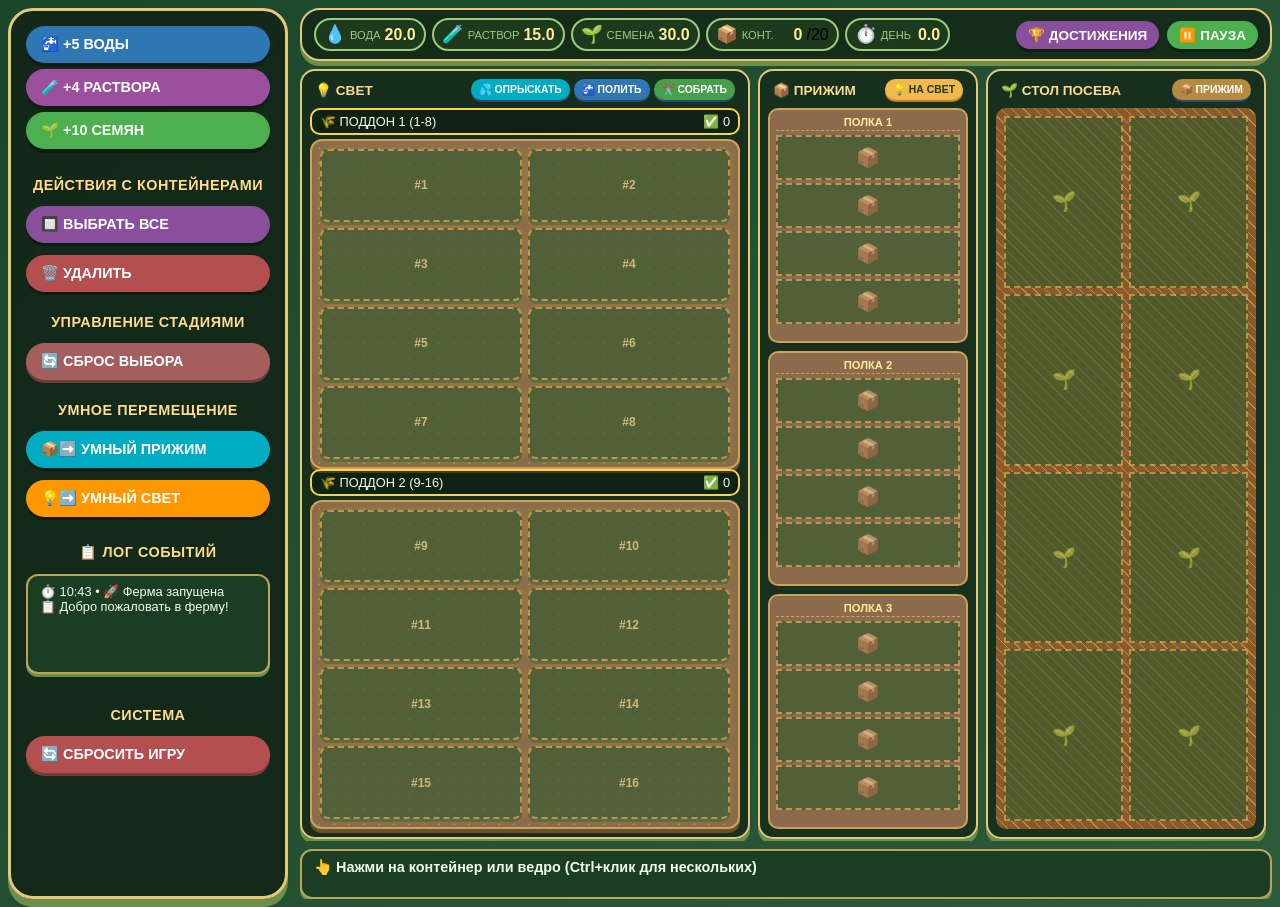
==== commit 8b1f1945: "v4.6: Preserve selection after spray/water, add stopPropagation on zone buttons, clear selection on " ====
--- a/index.html
+++ b/index.html
@@ -59,9 +59,9 @@
                 <div class="zone-header with-button" id="lightZoneHeader">
                     <span>💡 СВЕТ</span>
                     <div class="zone-buttons">
-                        <button class="zone-btn harvest-btn" id="harvestSelectedBtn">✂️ СОБРАТЬ</button>
                         <button class="zone-btn spray-btn" id="spraySelectedBtn">💦 ОПРЫСКАТЬ</button>
                         <button class="zone-btn water-btn" id="waterSelectedBtn">🚰 ПОЛИТЬ</button>
+                        <button class="zone-btn harvest-btn" id="harvestSelectedBtn">✂️ СОБРАТЬ</button>
                     </div>
                 </div>
                 <div class="pallet-wrapper">
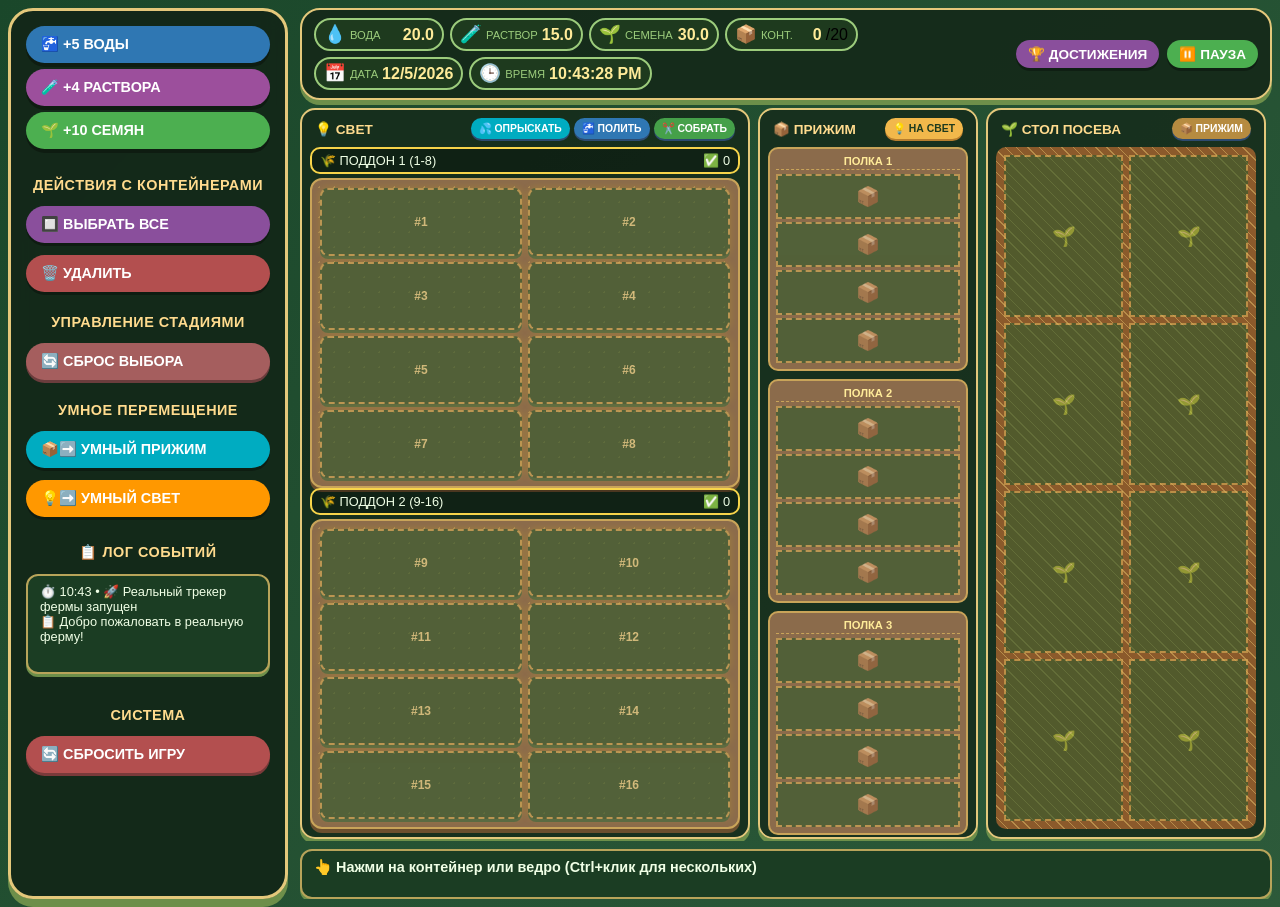
==== commit 3032b1d1: "Switch from game days to real time: Unix timestamps, real-time clock in UI, 60s refresh, actual stag" ====
--- a/index.html
+++ b/index.html
@@ -44,7 +44,8 @@
                 <div class="resource-card"><span class="resource-icon">🧪</span><span class="resource-label">РАСТВОР</span><span class="resource-value" id="solutionCount">15</span></div>
                 <div class="resource-card"><span class="resource-icon">🌱</span><span class="resource-label">СЕМЕНА</span><span class="resource-value" id="seedCount">30</span></div>
                 <div class="resource-card"><span class="resource-icon">📦</span><span class="resource-label">КОНТ.</span><span class="resource-value" id="totalContainers">0</span>/20</div>
-                <div class="resource-card"><span class="resource-icon">⏱️</span><span class="resource-label">ДЕНЬ</span><span class="resource-value" id="currentDay">0.0</span></div>
+                <div class="resource-card"><span class="resource-icon">📅</span><span class="resource-label">ДАТА</span><span class="resource-value" id="currentDate">--.--.----</span></div>
+                <div class="resource-card"><span class="resource-icon">🕒</span><span class="resource-label">ВРЕМЯ</span><span class="resource-value" id="currentTime">--:--:--</span></div>
             </div>
             <div class="top-buttons-group">
                 <button class="top-btn achievements-btn" id="achievementsBtn">🏆 ДОСТИЖЕНИЯ</button>
--- a/style.css
+++ b/style.css
@@ -266,7 +266,7 @@
     display: flex;
     align-items: center;
     gap: 4px;
-    min-width: 70px;
+    min-width: 130px;   /* было 70px */
     flex: 0 1 auto;
 }
 .resource-icon { font-size: 1.1rem; min-width: 20px; }
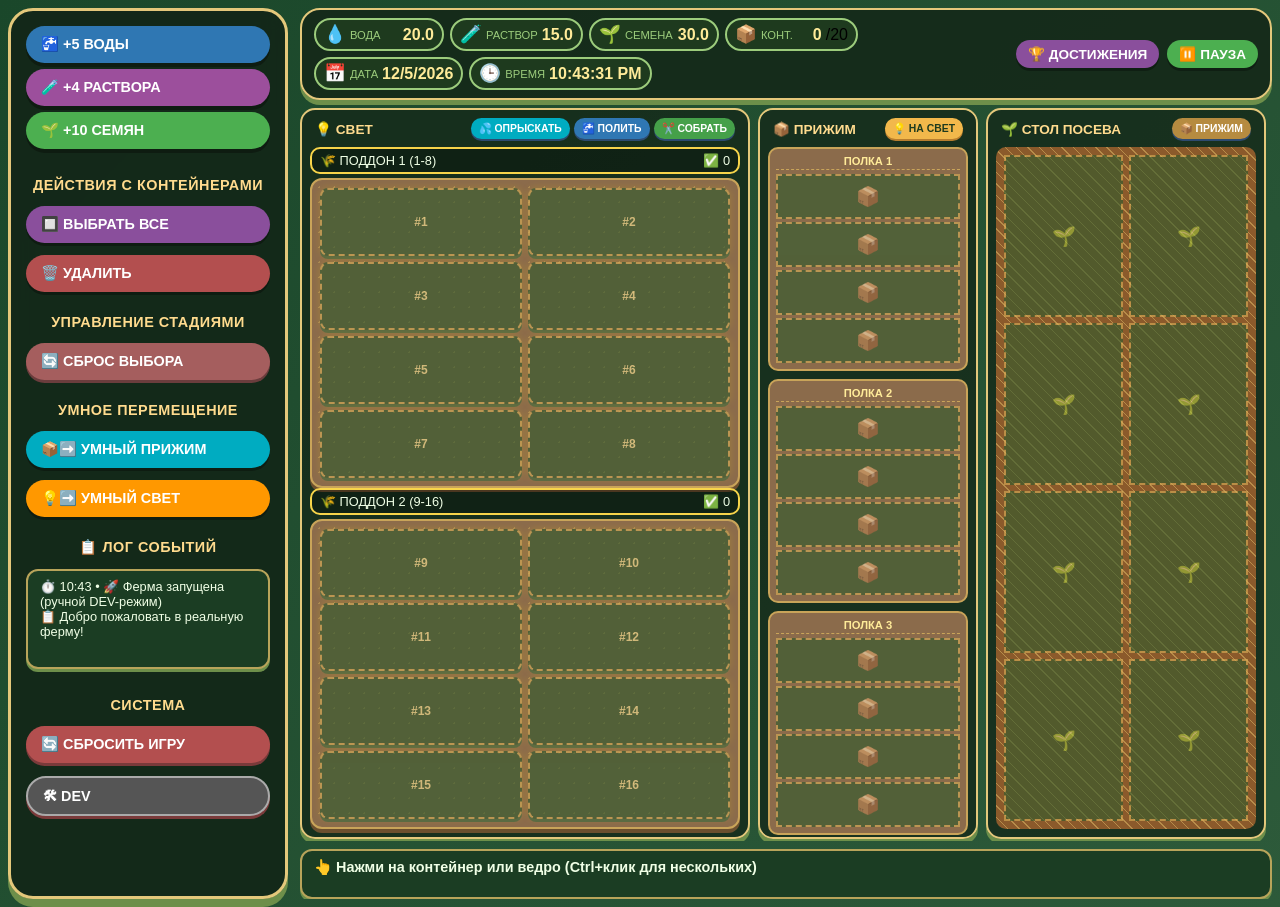
==== commit ec2e6b3c: "Add dev mode panel with manual stage/zone control, delete selected containers/buckets, faster progre" ====
--- a/index.html
+++ b/index.html
@@ -18,7 +18,6 @@
 
         <div class="section-title">ДЕЙСТВИЯ С КОНТЕЙНЕРАМИ</div>
         <button class="btn-action" id="selectAllBtn">🔲 ВЫБРАТЬ ВСЕ</button>
-        <!-- Кнопки СОБРАТЬ, ОПРЫСКАТЬ, ПОЛИТЬ УБРАНЫ ОТСЮДА -->
         <button class="btn-action delete" id="deleteSelectedBtn">🗑️ УДАЛИТЬ</button>
 
         <div class="section-title">УПРАВЛЕНИЕ СТАДИЯМИ</div>
@@ -28,11 +27,41 @@
         <button class="btn-smart" id="smartPressBtn"><span>📦➡️</span> УМНЫЙ ПРИЖИМ</button>
         <button class="btn-smart" id="smartLightBtn"><span>💡➡️</span> УМНЫЙ СВЕТ</button>
 
-        <div class="section-title" style="margin-top:15px;">📋 ЛОГ СОБЫТИЙ</div>
+        <div class="section-title">📋 ЛОГ СОБЫТИЙ</div>
         <div class="log-panel" id="logPanel">Добро пожаловать в ферму!</div>
 
-        <div class="section-title" style="margin-top:15px;">СИСТЕМА</div>
+        <div class="section-title">СИСТЕМА</div>
         <button class="btn-system" id="resetGameBtn"><span>🔄</span> СБРОСИТЬ ИГРУ</button>
+        <button class="btn-system dev-toggle-btn" id="toggleDevBtn"><span>🛠</span> DEV</button>
+    </div>
+
+    <!-- Панель разработчика (скрыта по умолчанию) -->
+    <div class="dev-panel" id="devPanel">
+        <div class="dev-panel-header">🛠️ DEV MODE</div>
+        <div class="dev-section">
+            <div class="dev-title">🎯 Контейнеры (выбранные)</div>
+            <button class="dev-btn" id="devCStageSow">🌱 Посев (стол)</button>
+            <button class="dev-btn" id="devCStagePress">📦 Прижим (полка 1)</button>
+            <button class="dev-btn" id="devCStageLight">💡 Свет (готов к сбору)</button>
+            <button class="dev-btn dev-danger" id="devDeleteSelected">🗑️ Удалить выбранные</button>
+        </div>
+        <div class="dev-section">
+            <div class="dev-title">🪣 Вёдра (выбранные)</div>
+            <button class="dev-btn" id="devBStageSoak">💧 Замачивание</button>
+            <button class="dev-btn" id="devBStageAir">🌬 Проветривание</button>
+            <button class="dev-btn" id="devBSow">🌱 Посадить</button>
+            <button class="dev-btn" id="devBClear">🧹 Очистить</button>
+        </div>
+        <div class="dev-section">
+            <div class="dev-title">💰 Ресурсы</div>
+            <button class="dev-btn" id="devAddWater">+100 воды</button>
+            <button class="dev-btn" id="devAddSolution">+100 раствора</button>
+            <button class="dev-btn" id="devAddSeeds">+100 семян</button>
+        </div>
+        <div class="dev-section">
+            <button class="dev-btn" id="devForceUpdate">🔄 Обновить прогресс</button>
+            <button class="dev-btn dev-danger" id="devResetAll">🧹 Сбросить ферму</button>
+        </div>
     </div>
 
     <!-- Основная рабочая область -->
--- a/style.css
+++ b/style.css
@@ -704,4 +704,75 @@
     max-height: 80px;
     overflow-y: auto;
     width: 100%;
+}
+
+/* ===== DEV-панель ===== */
+.dev-panel {
+    display: none;
+    position: fixed;
+    top: 20px;
+    left: 50%;
+    transform: translateX(-50%);
+    width: 400px;
+    max-height: 80vh;
+    overflow-y: auto;
+    background: #1e3a1e;
+    border: 3px solid #ffaa00;
+    border-radius: 20px;
+    padding: 15px;
+    z-index: 1000;
+    box-shadow: 0 0 30px rgba(0,0,0,0.7);
+}
+
+.dev-panel.visible {
+    display: block;
+}
+
+.dev-panel-header {
+    font-size: 1.2rem;
+    font-weight: bold;
+    color: #ffaa00;
+    margin-bottom: 10px;
+    text-align: center;
+}
+
+.dev-section {
+    margin-bottom: 12px;
+}
+
+.dev-title {
+    color: #ffdb8e;
+    font-size: 0.9rem;
+    margin-bottom: 5px;
+    text-transform: uppercase;
+    letter-spacing: 0.5px;
+}
+
+.dev-btn {
+    display: inline-block;
+    margin: 3px;
+    padding: 6px 12px;
+    background: #4f7a4f;
+    color: white;
+    border: 2px solid #dbb158;
+    border-radius: 20px;
+    cursor: pointer;
+    font-weight: bold;
+    font-size: 0.8rem;
+    transition: 0.1s;
+}
+
+.dev-btn:hover {
+    background: #5f8b5f;
+}
+
+.dev-btn.dev-danger {
+    background: #b34f4f;
+    border-color: #ff4444;
+}
+
+.dev-toggle-btn {
+    background: #555;
+    border: 2px solid #aaa;
+    margin-top: 5px;
 }
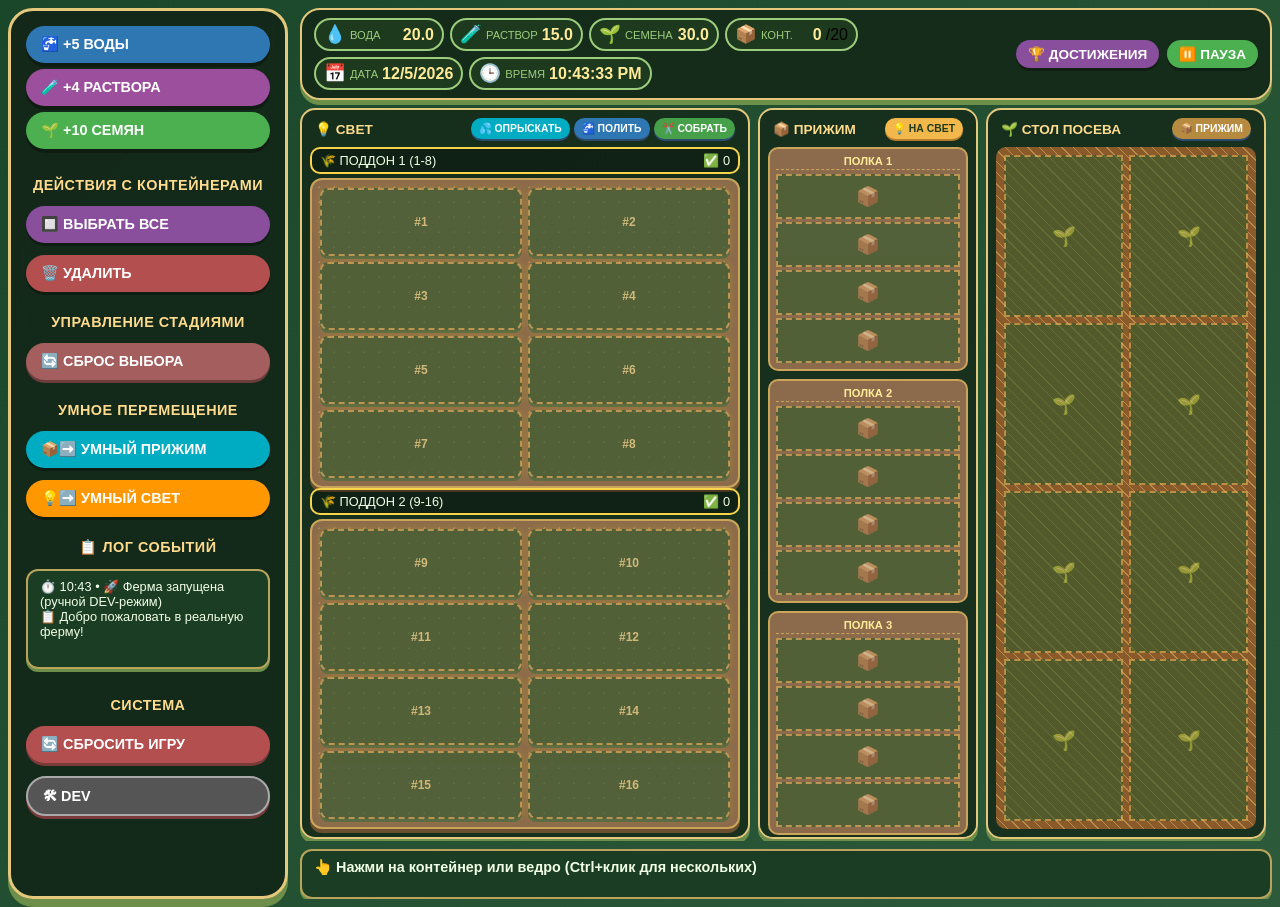
==== commit abd2cf45: "Add draggable dev panel" ====
--- a/index.html
+++ b/index.html
@@ -37,7 +37,7 @@
 
     <!-- Панель разработчика (скрыта по умолчанию) -->
     <div class="dev-panel" id="devPanel">
-        <div class="dev-panel-header">🛠️ DEV MODE</div>
+        <div class="dev-panel-header" id="devPanelHeader">🛠️ DEV MODE</div>
         <div class="dev-section">
             <div class="dev-title">🎯 Контейнеры (выбранные)</div>
             <button class="dev-btn" id="devCStageSow">🌱 Посев (стол)</button>
--- a/style.css
+++ b/style.css
@@ -710,9 +710,8 @@
 .dev-panel {
     display: none;
     position: fixed;
+    left: calc(50% - 200px);
     top: 20px;
-    left: 50%;
-    transform: translateX(-50%);
     width: 400px;
     max-height: 80vh;
     overflow-y: auto;
@@ -729,11 +728,8 @@
 }
 
 .dev-panel-header {
-    font-size: 1.2rem;
-    font-weight: bold;
-    color: #ffaa00;
-    margin-bottom: 10px;
-    text-align: center;
+    cursor: move;
+    user-select: none;
 }
 
 .dev-section {
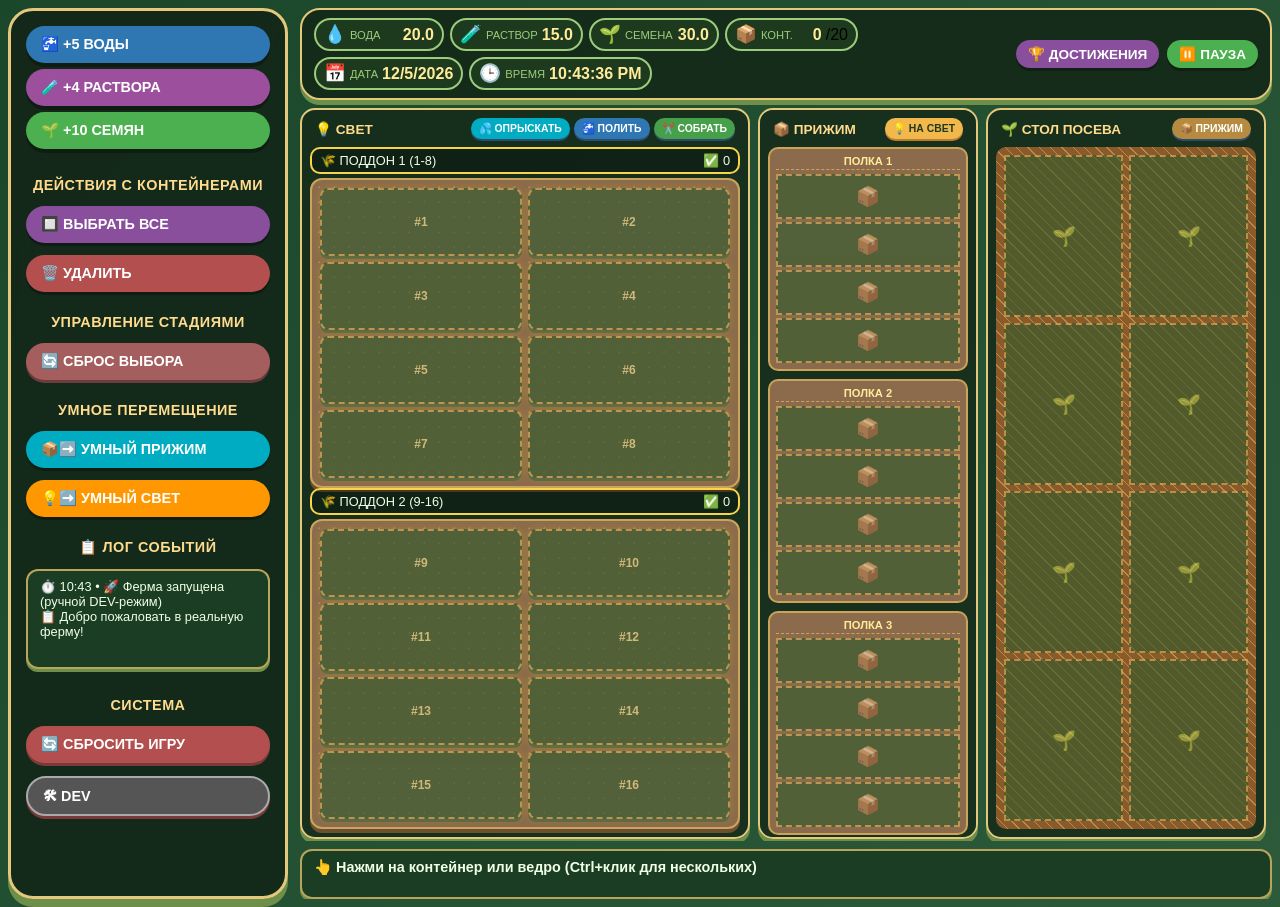
==== commit fe9499c7: "feat(dev): add time-advance controls to dev panel Add advanceSelectedTime(hours) to devController — " ====
--- a/index.html
+++ b/index.html
@@ -51,6 +51,12 @@
             <button class="dev-btn" id="devBStageAir">🌬 Проветривание</button>
             <button class="dev-btn" id="devBSow">🌱 Посадить</button>
             <button class="dev-btn" id="devBClear">🧹 Очистить</button>
+        </div>
+        <div class="dev-section">
+            <div class="dev-title">⏩ Подогнать время (выбранные)</div>
+            <button class="dev-btn" id="devAdvance1h">+1 час</button>
+            <button class="dev-btn" id="devAdvance6h">+6 часов</button>
+            <button class="dev-btn" id="devAdvance12h">+12 часов</button>
         </div>
         <div class="dev-section">
             <div class="dev-title">💰 Ресурсы</div>
